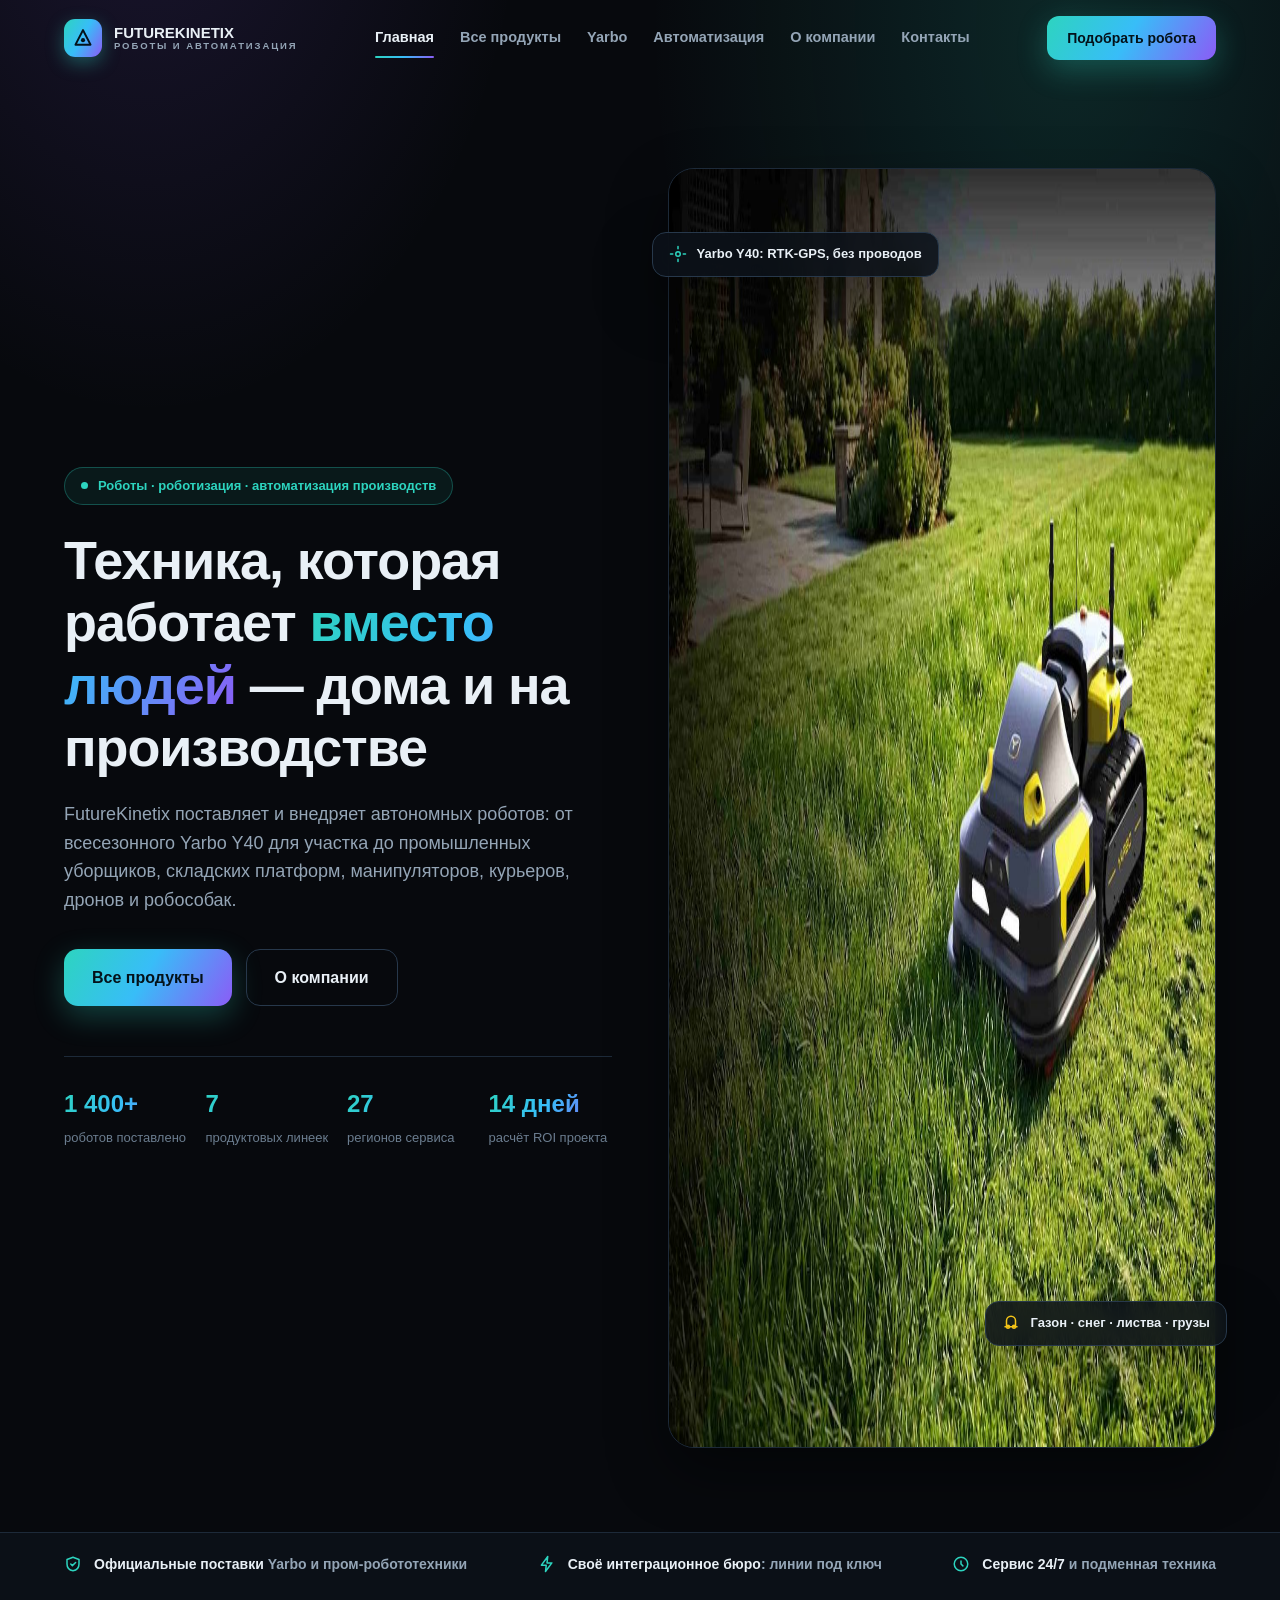
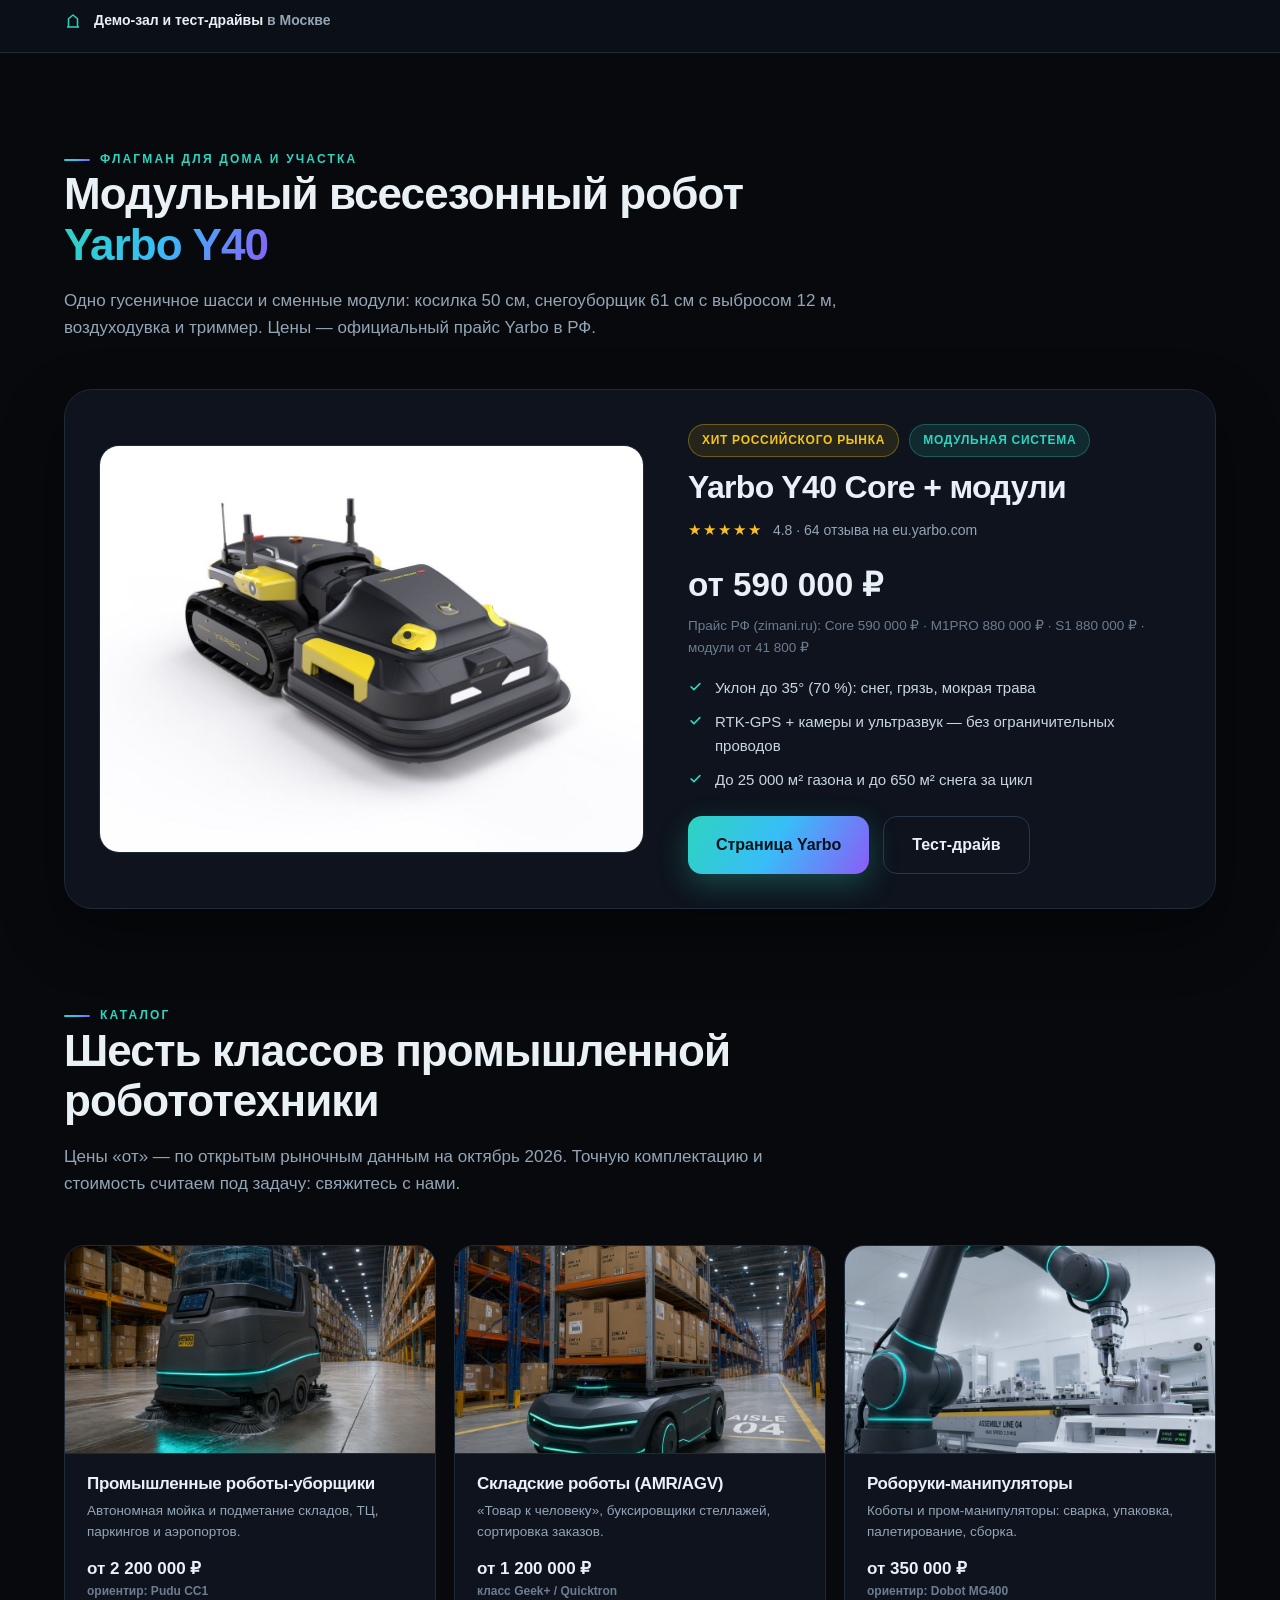
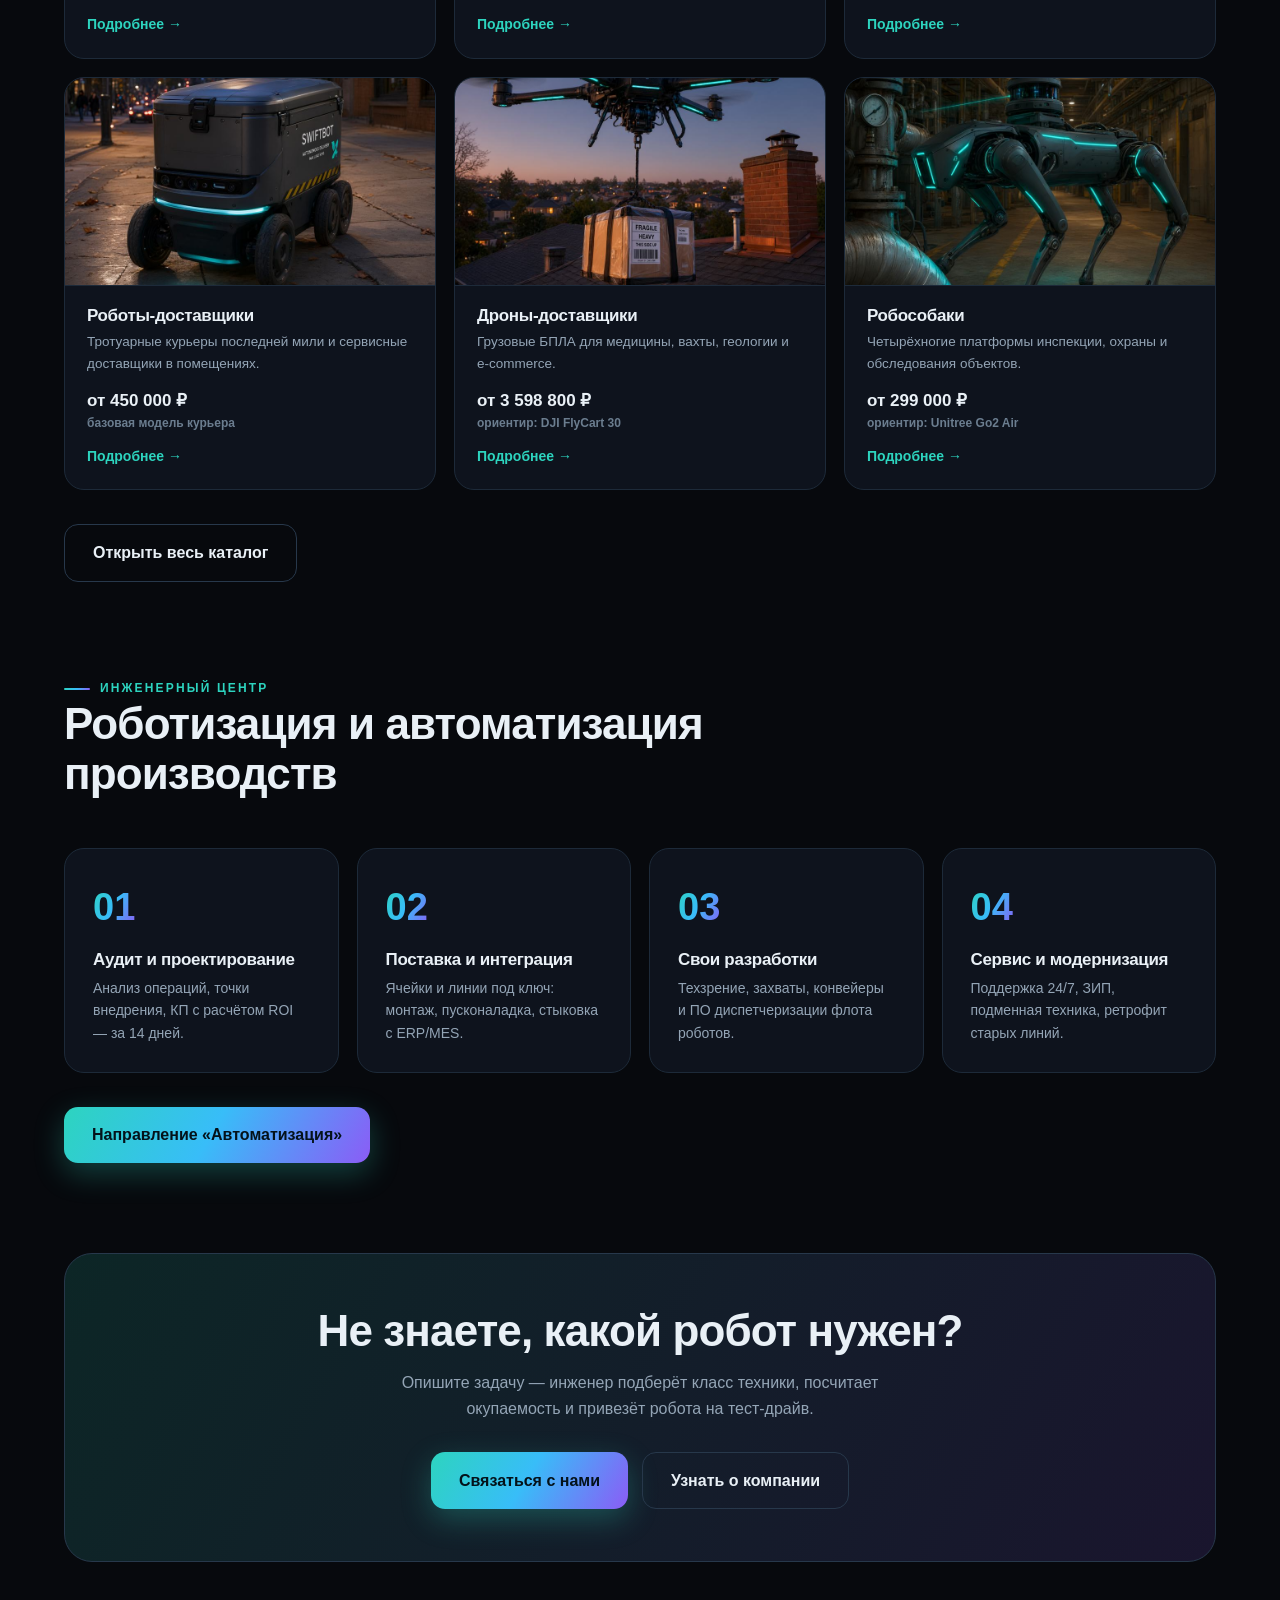
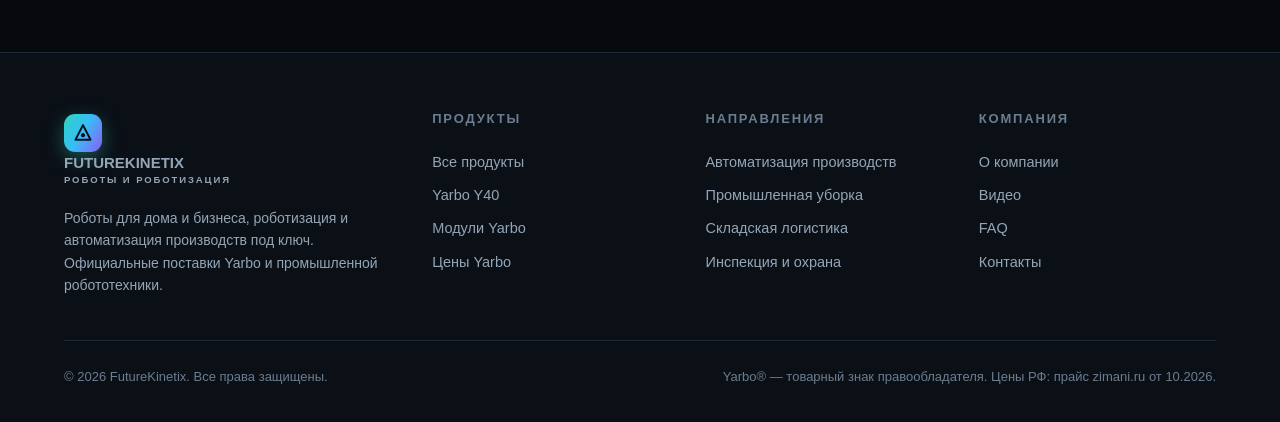
==== index.html @ aca113be "Add files via upload site v1" ====
<!DOCTYPE html><html lang="ru"><head><meta charset="UTF-8">
<meta name="viewport" content="width=device-width, initial-scale=1.0">
<title>FutureKinetix — роботы, роботизация и автоматизация производств</title><meta name="description" content="FutureKinetix: поставка и внедрение роботов — Yarbo, промышленные уборщики, складские AMR, манипуляторы, курьеры, дроны, робособаки.">
<style>
:root{--bg:#07090d;--bg2:#0b1017;--card:rgba(17,24,35,.72);--line:#1d2a39;--line2:#27384b;--text:#e9f0f6;--muted:#94a5b6;--dim:#6b7d8f;--teal:#2dd4bf;--cyan:#38bdf8;--violet:#8b5cf6;--yarbo:#f5c518;--grad:linear-gradient(120deg,#2dd4bf 0%,#38bdf8 48%,#8b5cf6 100%);--shadow:0 24px 60px rgba(0,0,0,.45)}
*{margin:0;padding:0;box-sizing:border-box}
html{scroll-behavior:smooth;scroll-padding-top:92px}
body{background:var(--bg);color:var(--text);font-family:"Inter","SF Pro Text",-apple-system,BlinkMacSystemFont,"Segoe UI",Roboto,"Helvetica Neue",Arial,sans-serif;font-size:16px;line-height:1.6;-webkit-font-smoothing:antialiased;overflow-x:hidden}
img{max-width:100%;display:block}a{color:inherit;text-decoration:none}ul{list-style:none}
.wrap{max-width:1200px;margin:0 auto;padding:0 24px}
h1,h2,h3,h4{line-height:1.15;letter-spacing:-.02em;font-weight:800}
h2{font-size:clamp(28px,4vw,44px)}h3{font-size:20px}
.grad-text{background:var(--grad);-webkit-background-clip:text;background-clip:text;color:transparent}
.eyebrow{display:inline-flex;align-items:center;gap:10px;font-size:12px;font-weight:700;letter-spacing:.18em;text-transform:uppercase;color:var(--teal)}
.eyebrow::before{content:"";width:26px;height:2px;background:var(--grad);border-radius:2px}
.section{padding:90px 0}.section-head{max-width:780px;margin-bottom:48px}
.section-head p{color:var(--muted);margin-top:16px;font-size:17px}
.btn{display:inline-flex;align-items:center;justify-content:center;gap:10px;border:none;cursor:pointer;font:inherit;font-weight:700;border-radius:14px;padding:15px 28px;transition:.25s;white-space:nowrap}
.btn-primary{background:var(--grad);color:#04121a;box-shadow:0 10px 30px rgba(45,212,191,.28)}
.btn-primary:hover{transform:translateY(-2px);box-shadow:0 16px 40px rgba(56,189,248,.35)}
.btn-ghost{background:transparent;color:var(--text);border:1px solid var(--line2)}
.btn-ghost:hover{border-color:var(--teal);color:var(--teal)}
.btn-sm{padding:11px 20px;font-size:14px;border-radius:12px}.btn-wide{width:100%}
header{position:fixed;inset:0 0 auto 0;z-index:100;transition:.3s;border-bottom:1px solid transparent}
header.scrolled{background:rgba(7,9,13,.85);backdrop-filter:blur(16px);border-bottom-color:var(--line)}
.nav{display:flex;align-items:center;justify-content:space-between;height:76px;gap:24px}
.logo{display:flex;align-items:center;gap:12px;font-weight:800}
.logo-mark{width:38px;height:38px;border-radius:11px;background:var(--grad);display:grid;place-items:center;flex:none;box-shadow:0 6px 18px rgba(45,212,191,.35)}
.logo-name{font-size:15px;line-height:1.1}.logo-name small{display:block;font-size:9.5px;font-weight:600;letter-spacing:.2em;color:var(--muted)}
.nav-links{display:flex;gap:26px;font-size:14.5px;font-weight:600;color:var(--muted)}
.nav-links a:hover{color:var(--text)}
.nav-links a.active{color:var(--text);position:relative}
.nav-links a.active::after{content:"";position:absolute;left:0;right:0;bottom:-8px;height:2px;background:var(--grad);border-radius:2px}
.nav-cta{display:flex;align-items:center;gap:12px}
.burger{display:none;background:none;border:none;cursor:pointer;width:40px;height:40px;flex-direction:column;gap:5px;align-items:center;justify-content:center}
.burger span{width:22px;height:2px;background:var(--text);border-radius:2px}
.mobile-menu{display:none;position:fixed;inset:76px 0 auto 0;background:rgba(7,9,13,.97);backdrop-filter:blur(20px);border-bottom:1px solid var(--line);padding:16px 24px 28px;z-index:99}
.mobile-menu a{display:block;padding:13px 4px;font-weight:600;color:var(--muted);border-bottom:1px solid var(--line)}
.mobile-menu a.active{color:var(--teal)}
.mobile-menu.open{display:block}
.hero{position:relative;padding:168px 0 84px;overflow:hidden}
.hero::before{content:"";position:absolute;inset:-20% -10% auto -10%;height:120%;background:radial-gradient(42% 55% at 78% 18%,rgba(45,212,191,.15),transparent 65%),radial-gradient(38% 48% at 18% 8%,rgba(139,92,246,.15),transparent 65%);pointer-events:none}
.hero-grid{display:grid;grid-template-columns:1fr 1fr;gap:56px;align-items:center;position:relative}
.hero-badge{display:inline-flex;align-items:center;gap:10px;background:rgba(45,212,191,.08);border:1px solid rgba(45,212,191,.3);color:var(--teal);border-radius:999px;padding:8px 16px;font-size:13px;font-weight:700;margin-bottom:24px}
.hero-badge .dot{width:7px;height:7px;border-radius:50%;background:var(--teal);animation:pulse 2.2s infinite}
@keyframes pulse{70%{box-shadow:0 0 0 9px rgba(45,212,191,0)}100%{box-shadow:0 0 0 0 rgba(45,212,191,0)}}
h1{font-size:clamp(34px,4.6vw,54px)}
.hero-sub{color:var(--muted);font-size:18px;margin:22px 0 34px;max-width:540px}
.hero-actions{display:flex;gap:14px;flex-wrap:wrap}
.hero-stats{display:grid;grid-template-columns:repeat(4,1fr);gap:18px;margin-top:50px;border-top:1px solid var(--line);padding-top:28px}
.stat b{display:block;font-size:24px;font-weight:800}.stat span{font-size:13px;color:var(--dim)}
.hero-visual{position:relative}
.hero-visual .glow{position:absolute;inset:10%;background:radial-gradient(50% 50% at 50% 55%,rgba(45,212,191,.2),transparent 70%);filter:blur(30px)}
.hero-visual img{position:relative;border-radius:26px;box-shadow:var(--shadow);border:1px solid var(--line)}
.hero-float{position:absolute;background:rgba(12,18,26,.88);backdrop-filter:blur(10px);border:1px solid var(--line2);border-radius:14px;padding:11px 16px;font-size:13px;font-weight:600;display:flex;align-items:center;gap:10px;box-shadow:var(--shadow)}
.hf-1{top:5%;left:-3%}.hf-2{bottom:8%;right:-2%}
.pagehead{padding:168px 0 56px;position:relative;overflow:hidden}
.pagehead::before{content:"";position:absolute;inset:-30% -10% auto -10%;height:130%;background:radial-gradient(40% 60% at 70% 20%,rgba(45,212,191,.12),transparent 65%),radial-gradient(36% 50% at 20% 10%,rgba(139,92,246,.12),transparent 65%);pointer-events:none}
.pagehead .wrap{position:relative}
.pagehead p{color:var(--muted);font-size:17px;margin-top:18px;max-width:760px}
.strip{border-block:1px solid var(--line);background:var(--bg2)}
.strip .wrap{display:flex;gap:34px;flex-wrap:wrap;justify-content:space-between;padding:20px 24px}
.ds{display:flex;align-items:center;gap:12px;font-size:14px;font-weight:600;color:var(--muted)}.ds b{color:var(--text)}
.band{display:grid;grid-template-columns:1.05fr .95fr;gap:44px;align-items:center;background:var(--card);border:1px solid var(--line);border-radius:28px;padding:34px;box-shadow:var(--shadow)}
.band img{border-radius:20px;border:1px solid var(--line);width:100%;aspect-ratio:4/3;object-fit:cover}
.band .tags{display:flex;gap:10px;flex-wrap:wrap;margin-bottom:12px}
.tag{font-size:12px;font-weight:700;letter-spacing:.06em;text-transform:uppercase;border-radius:999px;padding:6px 13px}
.tag-teal{background:rgba(45,212,191,.12);color:var(--teal);border:1px solid rgba(45,212,191,.3)}
.tag-yellow{background:rgba(245,197,24,.1);color:var(--yarbo);border:1px solid rgba(245,197,24,.35)}
.band h3{font-size:clamp(24px,2.6vw,32px)}
.price-line{font-size:clamp(26px,2.6vw,34px);font-weight:800;margin:14px 0 4px}
.price-sub{color:var(--dim);font-size:13.5px}
.feat-list{margin:18px 0 24px;display:grid;gap:10px}
.feat-list li{display:flex;gap:12px;align-items:flex-start;font-size:15px;color:#c9d6e2}
.feat-list svg{flex:none;margin-top:3px}
.mini-grid{display:grid;grid-template-columns:repeat(3,1fr);gap:18px}
.mini-card{background:var(--card);border:1px solid var(--line);border-radius:20px;overflow:hidden;display:flex;flex-direction:column;transition:.25s}
.mini-card:hover{transform:translateY(-4px);border-color:rgba(45,212,191,.4)}
.mini-card .ph{aspect-ratio:16/9;overflow:hidden;border-bottom:1px solid var(--line)}
.mini-card .ph img{width:100%;height:100%;object-fit:cover;transition:transform .5s}
.mini-card:hover .ph img{transform:scale(1.06)}
.mini-body{padding:20px 22px 22px;display:flex;flex-direction:column;flex:1}
.mini-body h4{font-size:17px;margin-bottom:6px}
.mini-body p{font-size:13.5px;color:var(--muted);flex:1}
.mini-price{margin-top:12px;font-weight:800;font-size:17px}
.mini-price span{display:block;font-size:12px;color:var(--dim);font-weight:600}
.mini-body a{margin-top:12px;color:var(--teal);font-weight:700;font-size:14px}
.cat-grid{display:grid;grid-template-columns:repeat(3,1fr);gap:20px}
.cat-card{background:var(--card);border:1px solid var(--line);border-radius:22px;overflow:hidden;display:flex;flex-direction:column;transition:.25s;scroll-margin-top:100px}
.cat-card:hover{transform:translateY(-5px);border-color:rgba(45,212,191,.4)}
.cat-card .ph{aspect-ratio:16/10;overflow:hidden;border-bottom:1px solid var(--line)}
.cat-card .ph img{width:100%;height:100%;object-fit:cover;transition:transform .5s}
.cat-card:hover .ph img{transform:scale(1.06)}
.cat-body{padding:24px 26px 26px;display:flex;flex-direction:column;flex:1}
.cat-body h4{font-size:19px;margin-bottom:8px}
.cat-body>p{font-size:14px;color:var(--muted);margin-bottom:14px}
.cat-feats{display:grid;gap:8px;margin-bottom:16px}
.cat-feats li{display:flex;gap:10px;font-size:13.5px;color:#c9d6e2;align-items:flex-start}
.cat-feats svg{flex:none;margin-top:3px}
.cat-price{font-size:20px;font-weight:800;margin-top:auto}
.cat-price span{display:block;font-size:12px;color:var(--dim);font-weight:600}
.cat-body .btn{margin-top:16px}
.note-box{margin-top:26px;border:1px dashed var(--line2);border-radius:18px;padding:22px 26px;color:var(--muted);font-size:14.5px;display:flex;gap:18px;align-items:center;flex-wrap:wrap;justify-content:space-between}
.auto-grid{display:grid;grid-template-columns:repeat(4,1fr);gap:18px}
.auto-card{background:var(--card);border:1px solid var(--line);border-radius:20px;padding:28px}
.auto-num{font-size:38px;font-weight:800;background:var(--grad);-webkit-background-clip:text;background-clip:text;color:transparent}
.auto-card h4{margin:12px 0 8px;font-size:17px}.auto-card p{font-size:14px;color:var(--muted)}
.chips{display:flex;gap:12px;flex-wrap:wrap}
.chip{border:1px solid var(--line2);border-radius:999px;padding:10px 20px;font-size:14px;font-weight:600;color:var(--muted)}
.steps5{display:grid;grid-template-columns:repeat(5,1fr);gap:16px}
.step{background:var(--card);border:1px solid var(--line);border-radius:18px;padding:24px}
.step .num{font-size:34px;font-weight:800;background:var(--grad);-webkit-background-clip:text;background-clip:text;color:transparent}
.step h4{margin:10px 0 6px;font-size:16px}.step p{font-size:13.5px;color:var(--muted)}
.img-duo{display:grid;grid-template-columns:1fr 1fr;gap:18px}
.img-duo figure{border-radius:22px;overflow:hidden;border:1px solid var(--line);position:relative}
.img-duo img{width:100%;height:340px;object-fit:cover}
.img-duo figcaption{position:absolute;left:0;right:0;bottom:0;padding:16px 20px;font-size:14px;font-weight:600;background:linear-gradient(to top,rgba(0,0,0,.85),transparent)}
.gallery .main{border-radius:20px;overflow:hidden;border:1px solid var(--line);aspect-ratio:4/3;background:#0a0f15}
.gallery .main img{width:100%;height:100%;object-fit:cover;transition:opacity .35s}
.thumbs{display:flex;gap:12px;margin-top:14px}
.thumbs button{flex:1;border-radius:14px;overflow:hidden;border:2px solid transparent;cursor:pointer;padding:0;background:none;opacity:.6;transition:.25s}
.thumbs button img{aspect-ratio:4/3;object-fit:cover;width:100%}
.thumbs button.active{border-color:var(--teal);opacity:1}.thumbs button:hover{opacity:1}
.product-card{background:var(--card);border:1px solid var(--line);border-radius:28px;padding:34px;display:grid;grid-template-columns:1.05fr .95fr;gap:40px;box-shadow:var(--shadow)}
.rating{display:flex;align-items:center;gap:10px;margin:12px 0 16px;color:var(--muted);font-size:14px}
.stars{color:#fbbf24;letter-spacing:2px;font-size:15px}
.price{font-size:clamp(30px,3.2vw,40px);font-weight:800;letter-spacing:-.03em}
.installment{color:var(--teal);font-size:15px;font-weight:600;margin-top:4px}
.cfg-switch{display:flex;gap:10px;flex-wrap:wrap;margin:6px 0 20px}
.cfg-switch button{font:inherit;font-size:13.5px;font-weight:700;padding:10px 16px;border-radius:12px;border:1px solid var(--line2);background:transparent;color:var(--muted);cursor:pointer;transition:.2s}
.cfg-switch button.active{background:rgba(45,212,191,.1);border-color:var(--teal);color:var(--teal)}
.trust{display:flex;gap:22px;flex-wrap:wrap;margin-top:22px;color:var(--dim);font-size:13px}
.trust div{display:flex;align-items:center;gap:8px}
.box-strip{display:grid;grid-template-columns:.9fr 1.1fr;gap:40px;align-items:center;margin-top:26px;background:var(--card);border:1px solid var(--line);border-radius:24px;overflow:hidden}
.box-strip img{width:100%;height:100%;object-fit:cover}
.box-list{padding:30px 34px 30px 0}.box-list h3{margin-bottom:16px}
.box-list ul{display:grid;grid-template-columns:1fr 1fr;gap:10px}
.box-list li{display:flex;gap:10px;font-size:14.5px;color:#c9d6e2;align-items:flex-start}
.box-list svg{flex:none;margin-top:4px}
.mod-banner{border-radius:24px;overflow:hidden;border:1px solid var(--line);margin-bottom:26px;box-shadow:var(--shadow)}
.mod-banner img{width:100%;height:440px;object-fit:cover;object-position:center 62%}
.mod-cards{display:grid;grid-template-columns:repeat(4,1fr);gap:18px}
.mod-card{background:var(--card);border:1px solid var(--line);border-radius:20px;overflow:hidden;transition:.25s;display:flex;flex-direction:column}
.mod-card:hover{transform:translateY(-4px);border-color:var(--line2)}
.mod-card .ph{aspect-ratio:4/3;overflow:hidden;border-bottom:1px solid var(--line)}
.mod-card .ph img{width:100%;height:100%;object-fit:cover;transition:transform .5s}
.mod-card:hover .ph img{transform:scale(1.06)}
.mod-body{padding:20px 22px 24px;display:flex;flex-direction:column;flex:1}
.mod-card .code{font-size:11px;font-weight:700;letter-spacing:.14em;color:var(--dim);text-transform:uppercase}
.mod-card h4{font-size:17px;margin:8px 0 6px}.mod-card p{font-size:13.5px;color:var(--muted);flex:1}
.mod-price{margin-top:14px;font-weight:800;font-size:18px}
.mod-price span{font-size:12px;color:var(--dim);font-weight:600;display:block}
.pricelist{margin-top:22px;background:var(--card);border:1px solid var(--line);border-radius:18px;padding:20px 26px;display:flex;gap:26px;flex-wrap:wrap;align-items:center;font-size:14px;color:var(--muted)}
.pricelist b{color:var(--text)}.pricelist .pl-title{font-weight:800;color:var(--teal);letter-spacing:.1em;text-transform:uppercase;font-size:12px}
.sce-grid{display:grid;grid-template-columns:repeat(4,1fr);gap:18px}
.sce{border-radius:22px;overflow:hidden;position:relative;min-height:340px;border:1px solid var(--line);display:flex;flex-direction:column;justify-content:flex-end;padding:24px;isolation:isolate}
.sce img{position:absolute;inset:0;width:100%;height:100%;object-fit:cover;z-index:-2;transition:transform .5s}
.sce:hover img{transform:scale(1.05)}
.sce::after{content:"";position:absolute;inset:0;z-index:-1;background:linear-gradient(to top,rgba(5,8,12,.92) 8%,rgba(5,8,12,.35) 55%,rgba(5,8,12,.05))}
.sce .season{font-size:12px;font-weight:800;letter-spacing:.16em;text-transform:uppercase;color:var(--yarbo);margin-bottom:8px}
.sce h4{font-size:19px;margin-bottom:8px}.sce p{font-size:13.5px;color:#b9c7d4}
.video-grid{display:grid;grid-template-columns:repeat(3,1fr);gap:18px}
.video-card{position:relative;border-radius:20px;overflow:hidden;border:1px solid var(--line);aspect-ratio:16/9;background:#000;cursor:pointer}
.video-card img{width:100%;height:100%;object-fit:cover;opacity:.85;transition:.3s}
.video-card:hover img{opacity:1;transform:scale(1.03)}
.video-card .play{position:absolute;inset:0;display:grid;place-items:center}
.video-card .play span{width:64px;height:64px;border-radius:50%;background:rgba(7,10,15,.75);border:1px solid rgba(255,255,255,.25);display:grid;place-items:center;backdrop-filter:blur(6px);transition:.25s}
.video-card:hover .play span{transform:scale(1.08);background:rgba(45,212,191,.85)}
.video-card .cap{position:absolute;left:0;right:0;bottom:0;padding:14px 16px;font-size:13.5px;font-weight:600;background:linear-gradient(to top,rgba(0,0,0,.85),transparent)}
.video-card iframe{position:absolute;inset:0;width:100%;height:100%;border:none}
.specs-box{background:var(--card);border:1px solid var(--line);border-radius:24px;overflow:hidden}
.spec-tabs{display:flex;gap:6px;padding:14px;border-bottom:1px solid var(--line);flex-wrap:wrap;background:rgba(9,13,19,.6)}
.spec-tabs button{font:inherit;font-size:14px;font-weight:700;color:var(--muted);background:transparent;border:none;border-radius:11px;padding:11px 18px;cursor:pointer;transition:.2s}
.spec-tabs button.active{background:var(--grad);color:#04121a}
.spec-table{padding:10px 30px 26px}
.spec-row{display:grid;grid-template-columns:1fr 1.15fr;gap:24px;padding:15px 0;border-bottom:1px dashed var(--line);font-size:15px}
.spec-row:last-child{border-bottom:none}
.spec-row dt{color:var(--muted)}.spec-row dd{font-weight:600}
.cfg-grid{display:grid;grid-template-columns:repeat(4,1fr);gap:18px;align-items:stretch}
.cfg-card{background:var(--card);border:1px solid var(--line);border-radius:24px;padding:28px;display:flex;flex-direction:column;position:relative;transition:.25s}
.cfg-card:hover{transform:translateY(-5px)}
.cfg-card.hit{border-color:rgba(245,197,24,.5);box-shadow:0 0 0 1px rgba(245,197,24,.3),0 26px 60px rgba(245,197,24,.08)}
.hit-badge{position:absolute;top:-14px;left:50%;transform:translateX(-50%);background:var(--yarbo);color:#171204;font-size:11px;font-weight:800;letter-spacing:.1em;text-transform:uppercase;border-radius:999px;padding:6px 16px;white-space:nowrap}
.cfg-name{font-size:12px;font-weight:800;letter-spacing:.16em;text-transform:uppercase;color:var(--teal)}
.cfg-card h3{font-size:20px;margin:10px 0 4px}
.cfg-desc{color:var(--muted);font-size:13.5px;margin-bottom:16px}
.cfg-price{font-size:27px;font-weight:800;letter-spacing:-.03em}
.cfg-save{font-size:12.5px;color:var(--teal);font-weight:700;margin:6px 0 16px}
.cfg-list{display:grid;gap:9px;margin-bottom:24px}
.cfg-list li{display:flex;gap:10px;font-size:13.5px;color:#c9d6e2;align-items:flex-start}
.cfg-list svg{flex:none;margin-top:3px}
.cfg-card .btn{margin-top:auto}
.faq{max-width:820px;margin:0 auto}
.faq details{background:var(--card);border:1px solid var(--line);border-radius:16px;margin-bottom:12px;overflow:hidden}
.faq summary{cursor:pointer;padding:22px 26px;font-weight:700;font-size:16.5px;list-style:none;display:flex;justify-content:space-between;align-items:center;gap:18px}
.faq summary::-webkit-details-marker{display:none}
.faq summary::after{content:"+";font-size:24px;color:var(--teal);transition:.25s;flex:none}
.faq details[open] summary::after{transform:rotate(45deg)}
.faq .a{padding:0 26px 24px;color:var(--muted);font-size:15px}
.contact-grid{display:grid;grid-template-columns:1fr 1fr;gap:44px;align-items:start}
.form{background:var(--card);border:1px solid var(--line);border-radius:24px;padding:34px;display:grid;gap:16px}
.form label{font-size:13px;font-weight:700;color:var(--muted);display:block;margin-bottom:7px}
.form input,.form select,.form textarea{width:100%;font:inherit;color:var(--text);background:rgba(7,10,15,.7);border:1px solid var(--line2);border-radius:13px;padding:14px 16px;outline:none;transition:.2s}
.form input:focus,.form select:focus,.form textarea:focus{border-color:var(--teal);box-shadow:0 0 0 3px rgba(45,212,191,.15)}
.form textarea{resize:vertical;min-height:96px}
.form-ok{display:none;background:rgba(45,212,191,.1);border:1px solid rgba(45,212,191,.4);color:var(--teal);border-radius:13px;padding:14px 18px;font-weight:600;font-size:14.5px}
.contact-info{display:grid;gap:16px}
.ci-card{background:var(--card);border:1px solid var(--line);border-radius:18px;padding:24px;display:flex;gap:16px;align-items:flex-start}
.ci-ico{width:46px;height:46px;flex:none;border-radius:13px;background:rgba(56,189,248,.1);border:1px solid rgba(56,189,248,.25);display:grid;place-items:center}
.ci-card b{display:block;margin-bottom:4px}.ci-card span{color:var(--muted);font-size:14.5px}
.cta-band{background:linear-gradient(120deg,rgba(45,212,191,.14),rgba(139,92,246,.14));border:1px solid var(--line2);border-radius:28px;padding:52px;text-align:center}
.cta-band h2{margin-bottom:14px}.cta-band p{color:var(--muted);max-width:560px;margin:0 auto 30px}
.comp-stats{display:grid;grid-template-columns:repeat(4,1fr);gap:16px}
.comp-stat{background:var(--card);border:1px solid var(--line);border-radius:18px;padding:22px}
.comp-stat b{font-size:30px;font-weight:800;display:block}.comp-stat span{color:var(--muted);font-size:13px}
.dir-list{display:grid;grid-template-columns:1fr 1fr;gap:12px}
.dir-list a{background:var(--card);border:1px solid var(--line);border-radius:14px;padding:16px 20px;font-weight:600;font-size:14.5px;color:var(--muted);display:flex;justify-content:space-between;gap:12px;transition:.2s}
.dir-list a:hover{color:var(--teal);border-color:rgba(45,212,191,.4)}
footer{border-top:1px solid var(--line);padding:56px 0 34px;background:var(--bg2)}
.f-grid{display:grid;grid-template-columns:1.4fr 1fr 1fr 1fr;gap:36px;margin-bottom:44px}
.f-col h5{font-size:13px;letter-spacing:.14em;text-transform:uppercase;color:var(--dim);margin-bottom:16px}
.f-col a{display:block;color:var(--muted);font-size:14.5px;padding:5px 0;transition:.2s}
.f-col a:hover{color:var(--teal)}
.f-about{color:var(--muted);font-size:14px;margin-top:16px;max-width:320px}
.f-bottom{border-top:1px solid var(--line);padding-top:26px;display:flex;justify-content:space-between;gap:16px;flex-wrap:wrap;color:var(--dim);font-size:13px}
.js .rv{opacity:0;transform:translateY(22px);transition:opacity .7s ease,transform .7s ease}
.js .rv.in{opacity:1;transform:none}
@media(max-width:1020px){
.nav-links{display:none}.burger{display:flex}.nav-cta .btn{display:none}
.hero-grid,.band,.box-strip,.contact-grid,.img-duo{grid-template-columns:1fr}
.box-list{padding:0 26px 28px}
.sce-grid{grid-template-columns:1fr 1fr}
.mini-grid,.cat-grid,.cfg-grid,.video-grid,.auto-grid,.steps5{grid-template-columns:1fr 1fr}
.mod-cards{grid-template-columns:1fr 1fr}
.hero-stats,.comp-stats{grid-template-columns:repeat(2,1fr)}
.hf-1{left:2%}.hf-2{right:2%}
}
@media(max-width:640px){
.section{padding:60px 0}
.sce-grid,.mini-grid,.cat-grid,.cfg-grid,.mod-cards,.video-grid,.f-grid,.box-list ul,.auto-grid,.steps5,.dir-list{grid-template-columns:1fr}
.hero{padding-top:130px}.pagehead{padding-top:130px}
.spec-row{grid-template-columns:1fr;gap:4px}
.product-card{padding:22px}.mod-banner img{height:240px}.cta-band{padding:34px 22px}
}
</style></head><body>
<header id="header">
<div class="wrap nav">
<a class="logo" href="index.html"><span class="logo-mark"><svg width="20" height="20" viewBox="0 0 24 24" fill="none"><path d="M12 2.5 21 20H3L12 2.5Z" stroke="#04121a" stroke-width="2.4" stroke-linejoin="round"/><circle cx="12" cy="14.6" r="2.5" fill="#04121a"/></svg></span><span class="logo-name">FUTUREKINETIX<small>РОБОТЫ И АВТОМАТИЗАЦИЯ</small></span></a>
<nav class="nav-links"><a href="index.html" class="active">Главная</a><a href="products.html" class="">Все продукты</a><a href="yarbo.html" class="">Yarbo</a><a href="automation.html" class="">Автоматизация</a><a href="company.html" class="">О компании</a><a href="contacts.html" class="">Контакты</a></nav>
<div class="nav-cta"><a class="btn btn-primary btn-sm" href="contacts.html?topic=%D0%94%D1%80%D1%83%D0%B3%D0%BE%D0%B9%20%D0%B7%D0%B0%D0%BF%D1%80%D0%BE%D1%81">Подобрать робота</a><button class="burger" id="burger" aria-label="Меню"><span></span><span></span><span></span></button></div>
</div></header>
<div class="mobile-menu" id="mobileMenu"><a href="index.html" class="active">Главная</a><a href="products.html" class="">Все продукты</a><a href="yarbo.html" class="">Yarbo</a><a href="automation.html" class="">Автоматизация</a><a href="company.html" class="">О компании</a><a href="contacts.html" class="">Контакты</a><a href="contacts.html?topic=%D0%94%D1%80%D1%83%D0%B3%D0%BE%D0%B9%20%D0%B7%D0%B0%D0%BF%D1%80%D0%BE%D1%81">Подобрать робота</a></div>

<section class="hero" id="top"><div class="wrap hero-grid">
<div>
<span class="hero-badge"><span class="dot"></span> Роботы · роботизация · автоматизация производств</span>
<h1>Техника, которая работает <span class="grad-text">вместо людей</span> — дома и на производстве</h1>
<p class="hero-sub">FutureKinetix поставляет и внедряет автономных роботов: от всесезонного Yarbo Y40 для участка до промышленных уборщиков, складских платформ, манипуляторов, курьеров, дронов и робособак.</p>
<div class="hero-actions"><a class="btn btn-primary" href="products.html">Все продукты</a><a class="btn btn-ghost" href="company.html">О компании</a></div>
<div class="hero-stats">
<div class="stat"><b class="grad-text">1 400+</b><span>роботов поставлено</span></div>
<div class="stat"><b class="grad-text">7</b><span>продуктовых линеек</span></div>
<div class="stat"><b class="grad-text">27</b><span>регионов сервиса</span></div>
<div class="stat"><b class="grad-text">14 дней</b><span>расчёт ROI проекта</span></div>
</div></div>
<div class="hero-visual"><div class="glow"></div>
<img src="[data-uri]" alt="Всесезонный модульный робот Yarbo Y40 стрижёт газон" width="1280" height="1280">
<div class="hero-float hf-1"><svg width="18" height="18" viewBox="0 0 24 24" fill="none"><circle cx="12" cy="12" r="3" stroke="#2dd4bf" stroke-width="2"/><path d="M12 2v3M12 19v3M2 12h3M19 12h3" stroke="#2dd4bf" stroke-width="2" stroke-linecap="round"/></svg>Yarbo Y40: RTK-GPS, без проводов</div>
<div class="hero-float hf-2"><svg width="18" height="18" viewBox="0 0 24 24" fill="none"><path d="M4 17h16M6 17V9a6 6 0 0 1 12 0v8" stroke="#f5c518" stroke-width="2" stroke-linecap="round"/><circle cx="8" cy="17" r="2" stroke="#f5c518" stroke-width="2"/><circle cx="16" cy="17" r="2" stroke="#f5c518" stroke-width="2"/></svg>Газон · снег · листва · грузы</div>
</div></div></section>

<div class="strip"><div class="wrap">
<div class="ds"><svg width="18" height="18" viewBox="0 0 24 24" fill="none"><path d="M12 3 4 6v6c0 5 3.4 8.3 8 9 4.6-.7 8-4 8-9V6l-8-3Z" stroke="#2dd4bf" stroke-width="2" stroke-linejoin="round"/><path d="m9 12 2.2 2.2L15.5 10" stroke="#2dd4bf" stroke-width="2" stroke-linecap="round" stroke-linejoin="round"/></svg><span><b>Официальные поставки</b> Yarbo и пром-робототехники</span></div>
<div class="ds"><svg width="18" height="18" viewBox="0 0 24 24" fill="none"><path d="M13 2 4.5 13.5H11L10 22l8.5-11.5H12L13 2Z" stroke="#2dd4bf" stroke-width="2" stroke-linejoin="round"/></svg><span><b>Своё интеграционное бюро</b>: линии под ключ</span></div>
<div class="ds"><svg width="18" height="18" viewBox="0 0 24 24" fill="none"><path d="M12 8v4l2.5 2.5" stroke="#2dd4bf" stroke-width="2" stroke-linecap="round"/><circle cx="12" cy="12" r="9" stroke="#2dd4bf" stroke-width="2"/></svg><span><b>Сервис 24/7</b> и подменная техника</span></div>
<div class="ds"><svg width="18" height="18" viewBox="0 0 24 24" fill="none"><path d="M4 20h16M6 20V9l6-5 6 5v11" stroke="#2dd4bf" stroke-width="2" stroke-linejoin="round"/></svg><span><b>Демо-зал и тест-драйвы</b> в Москве</span></div>
</div></div>

<section class="section"><div class="wrap">
<div class="section-head rv"><span class="eyebrow">Флагман для дома и участка</span>
<h2>Модульный всесезонный робот <span class="grad-text">Yarbo Y40</span></h2>
<p>Одно гусеничное шасси и сменные модули: косилка 50 см, снегоуборщик 61 см с выбросом 12 м, воздуходувка и триммер. Цены — официальный прайс Yarbo в РФ.</p></div>
<div class="band rv">
<img src="[data-uri]" alt="Yarbo Y40 с модулем газонокосилки — студийное фото" loading="lazy">
<div>
<div class="tags"><span class="tag tag-yellow">Хит российского рынка</span><span class="tag tag-teal">Модульная система</span></div>
<h3>Yarbo Y40 Core + модули</h3>
<div class="rating"><span class="stars">★★★★★</span> 4.8 · 64 отзыва на eu.yarbo.com</div>
<div class="price-line">от 590 000 ₽</div>
<div class="price-sub">Прайс РФ (zimani.ru): Core 590 000 ₽ · M1PRO 880 000 ₽ · S1 880 000 ₽ · модули от 41 800 ₽</div>
<ul class="feat-list">
<li><svg width="15" height="15" viewBox="0 0 24 24" fill="none"><path d="m5 12.5 4.5 4.5L19 7.5" stroke="#2dd4bf" stroke-width="2.6" stroke-linecap="round" stroke-linejoin="round"/></svg> Уклон до 35° (70 %): снег, грязь, мокрая трава</li>
<li><svg width="15" height="15" viewBox="0 0 24 24" fill="none"><path d="m5 12.5 4.5 4.5L19 7.5" stroke="#2dd4bf" stroke-width="2.6" stroke-linecap="round" stroke-linejoin="round"/></svg> RTK-GPS + камеры и ультразвук — без ограничительных проводов</li>
<li><svg width="15" height="15" viewBox="0 0 24 24" fill="none"><path d="m5 12.5 4.5 4.5L19 7.5" stroke="#2dd4bf" stroke-width="2.6" stroke-linecap="round" stroke-linejoin="round"/></svg> До 25 000 м² газона и до 650 м² снега за цикл</li>
</ul>
<div class="hero-actions"><a class="btn btn-primary" href="yarbo.html">Страница Yarbo</a><a class="btn btn-ghost" href="contacts.html?topic=%D0%A2%D0%B5%D1%81%D1%82-%D0%B4%D1%80%D0%B0%D0%B9%D0%B2%20Yarbo%20%D0%BD%D0%B0%20%D0%BC%D0%BE%D1%91%D0%BC%20%D1%83%D1%87%D0%B0%D1%81%D1%82%D0%BA%D0%B5">Тест-драйв</a></div>
</div></div>
</div></section>

<section class="section" style="padding-top:0"><div class="wrap">
<div class="section-head rv"><span class="eyebrow">Каталог</span><h2>Шесть классов промышленной робототехники</h2>
<p>Цены «от» — по открытым рыночным данным на октябрь 2026. Точную комплектацию и стоимость считаем под задачу: свяжитесь с нами.</p></div>
<div class="mini-grid">
<div class="mini-card rv"><div class="ph"><img src="[data-uri]" alt="Промышленный робот-уборщик моет пол склада" loading="lazy"></div><div class="mini-body"><h4>Промышленные роботы-уборщики</h4><p>Автономная мойка и подметание складов, ТЦ, паркингов и аэропортов.</p><div class="mini-price">от 2 200 000 ₽<span>ориентир: Pudu CC1</span></div><a href="products.html#clean">Подробнее →</a></div></div>
<div class="mini-card rv"><div class="ph"><img src="[data-uri]" alt="Складской AMR-робот везёт стеллаж" loading="lazy"></div><div class="mini-body"><h4>Складские роботы (AMR/AGV)</h4><p>«Товар к человеку», буксировщики стеллажей, сортировка заказов.</p><div class="mini-price">от 1 200 000 ₽<span>класс Geek+ / Quicktron</span></div><a href="products.html#warehouse">Подробнее →</a></div></div>
<div class="mini-card rv"><div class="ph"><img src="[data-uri]" alt="Роборука-манипулятор на производственной линии" loading="lazy"></div><div class="mini-body"><h4>Роборуки-манипуляторы</h4><p>Коботы и пром-манипуляторы: сварка, упаковка, палетирование, сборка.</p><div class="mini-price">от 350 000 ₽<span>ориентир: Dobot MG400</span></div><a href="products.html#arm">Подробнее →</a></div></div>
<div class="mini-card rv"><div class="ph"><img src="[data-uri]" alt="Курьерский робот-доставщик на тротуаре" loading="lazy"></div><div class="mini-body"><h4>Роботы-доставщики</h4><p>Тротуарные курьеры последней мили и сервисные доставщики в помещениях.</p><div class="mini-price">от 450 000 ₽<span>базовая модель курьера</span></div><a href="products.html#delivery">Подробнее →</a></div></div>
<div class="mini-card rv"><div class="ph"><img src="[data-uri]" alt="Грузовой дрон-доставщик несёт короб" loading="lazy"></div><div class="mini-body"><h4>Дроны-доставщики</h4><p>Грузовые БПЛА для медицины, вахты, геологии и e-commerce.</p><div class="mini-price">от 3 598 800 ₽<span>ориентир: DJI FlyCart 30</span></div><a href="products.html#drone">Подробнее →</a></div></div>
<div class="mini-card rv"><div class="ph"><img src="[data-uri]" alt="Робособака инспектирует промышленный коридор" loading="lazy"></div><div class="mini-body"><h4>Робособаки</h4><p>Четырёхногие платформы инспекции, охраны и обследования объектов.</p><div class="mini-price">от 299 000 ₽<span>ориентир: Unitree Go2 Air</span></div><a href="products.html#dog">Подробнее →</a></div></div>
</div>
<div style="margin-top:34px" class="rv"><a class="btn btn-ghost" href="products.html">Открыть весь каталог</a></div>
</div></section>

<section class="section" style="padding-top:0"><div class="wrap">
<div class="section-head rv"><span class="eyebrow">Инженерный центр</span><h2>Роботизация и автоматизация производств</h2></div>
<div class="auto-grid">
<div class="auto-card rv"><span class="auto-num">01</span><h4>Аудит и проектирование</h4><p>Анализ операций, точки внедрения, КП с расчётом ROI — за 14 дней.</p></div>
<div class="auto-card rv"><span class="auto-num">02</span><h4>Поставка и интеграция</h4><p>Ячейки и линии под ключ: монтаж, пусконаладка, стыковка с ERP/MES.</p></div>
<div class="auto-card rv"><span class="auto-num">03</span><h4>Свои разработки</h4><p>Техзрение, захваты, конвейеры и ПО диспетчеризации флота роботов.</p></div>
<div class="auto-card rv"><span class="auto-num">04</span><h4>Сервис и модернизация</h4><p>Поддержка 24/7, ЗИП, подменная техника, ретрофит старых линий.</p></div>
</div>
<div style="margin-top:34px" class="rv"><a class="btn btn-primary" href="automation.html">Направление «Автоматизация»</a></div>
</div></section>

<section class="section" style="padding-top:0"><div class="wrap">
<div class="cta-band rv"><h2>Не знаете, какой робот нужен?</h2>
<p>Опишите задачу — инженер подберёт класс техники, посчитает окупаемость и привезёт робота на тест-драйв.</p>
<div class="hero-actions" style="justify-content:center"><a class="btn btn-primary" href="contacts.html">Связаться с нами</a><a class="btn btn-ghost" href="company.html">Узнать о компании</a></div></div>
</div></section>

<footer><div class="wrap">
<div class="f-grid">
<div class="f-col"><a class="logo" href="index.html"><span class="logo-mark"><svg width="20" height="20" viewBox="0 0 24 24" fill="none"><path d="M12 2.5 21 20H3L12 2.5Z" stroke="#04121a" stroke-width="2.4" stroke-linejoin="round"/><circle cx="12" cy="14.6" r="2.5" fill="#04121a"/></svg></span><span class="logo-name">FUTUREKINETIX<small>РОБОТЫ И РОБОТИЗАЦИЯ</small></span></a><p class="f-about">Роботы для дома и бизнеса, роботизация и автоматизация производств под ключ. Официальные поставки Yarbo и промышленной робототехники.</p></div>
<div class="f-col"><h5>Продукты</h5><a href="products.html">Все продукты</a><a href="yarbo.html">Yarbo Y40</a><a href="yarbo.html#modules">Модули Yarbo</a><a href="yarbo.html#configs">Цены Yarbo</a></div>
<div class="f-col"><h5>Направления</h5><a href="automation.html">Автоматизация производств</a><a href="products.html#clean">Промышленная уборка</a><a href="products.html#warehouse">Складская логистика</a><a href="products.html#dog">Инспекция и охрана</a></div>
<div class="f-col"><h5>Компания</h5><a href="company.html">О компании</a><a href="yarbo.html#video">Видео</a><a href="yarbo.html#faq">FAQ</a><a href="contacts.html">Контакты</a></div>
</div>
<div class="f-bottom"><span>© <span id="year">2026</span> FutureKinetix. Все права защищены.</span><span>Yarbo® — товарный знак правообладателя. Цены РФ: прайс zimani.ru от 10.2026.</span></div>
</div></footer>
<script>
document.documentElement.classList.add('js');
const header=document.getElementById('header');
addEventListener('scroll',()=>header.classList.toggle('scrolled',scrollY>10),{passive:true});
const mm=document.getElementById('mobileMenu');
document.getElementById('burger').addEventListener('click',()=>mm.classList.toggle('open'));
mm.querySelectorAll('a').forEach(a=>a.addEventListener('click',()=>mm.classList.remove('open')));
const io=new IntersectionObserver(es=>es.forEach(en=>{if(en.isIntersecting){en.target.classList.add('in');io.unobserve(en.target);}}),{threshold:.12});
document.querySelectorAll('.rv').forEach(el=>io.observe(el));
document.getElementById('year').textContent=new Date().getFullYear();
</script>
</body></html>
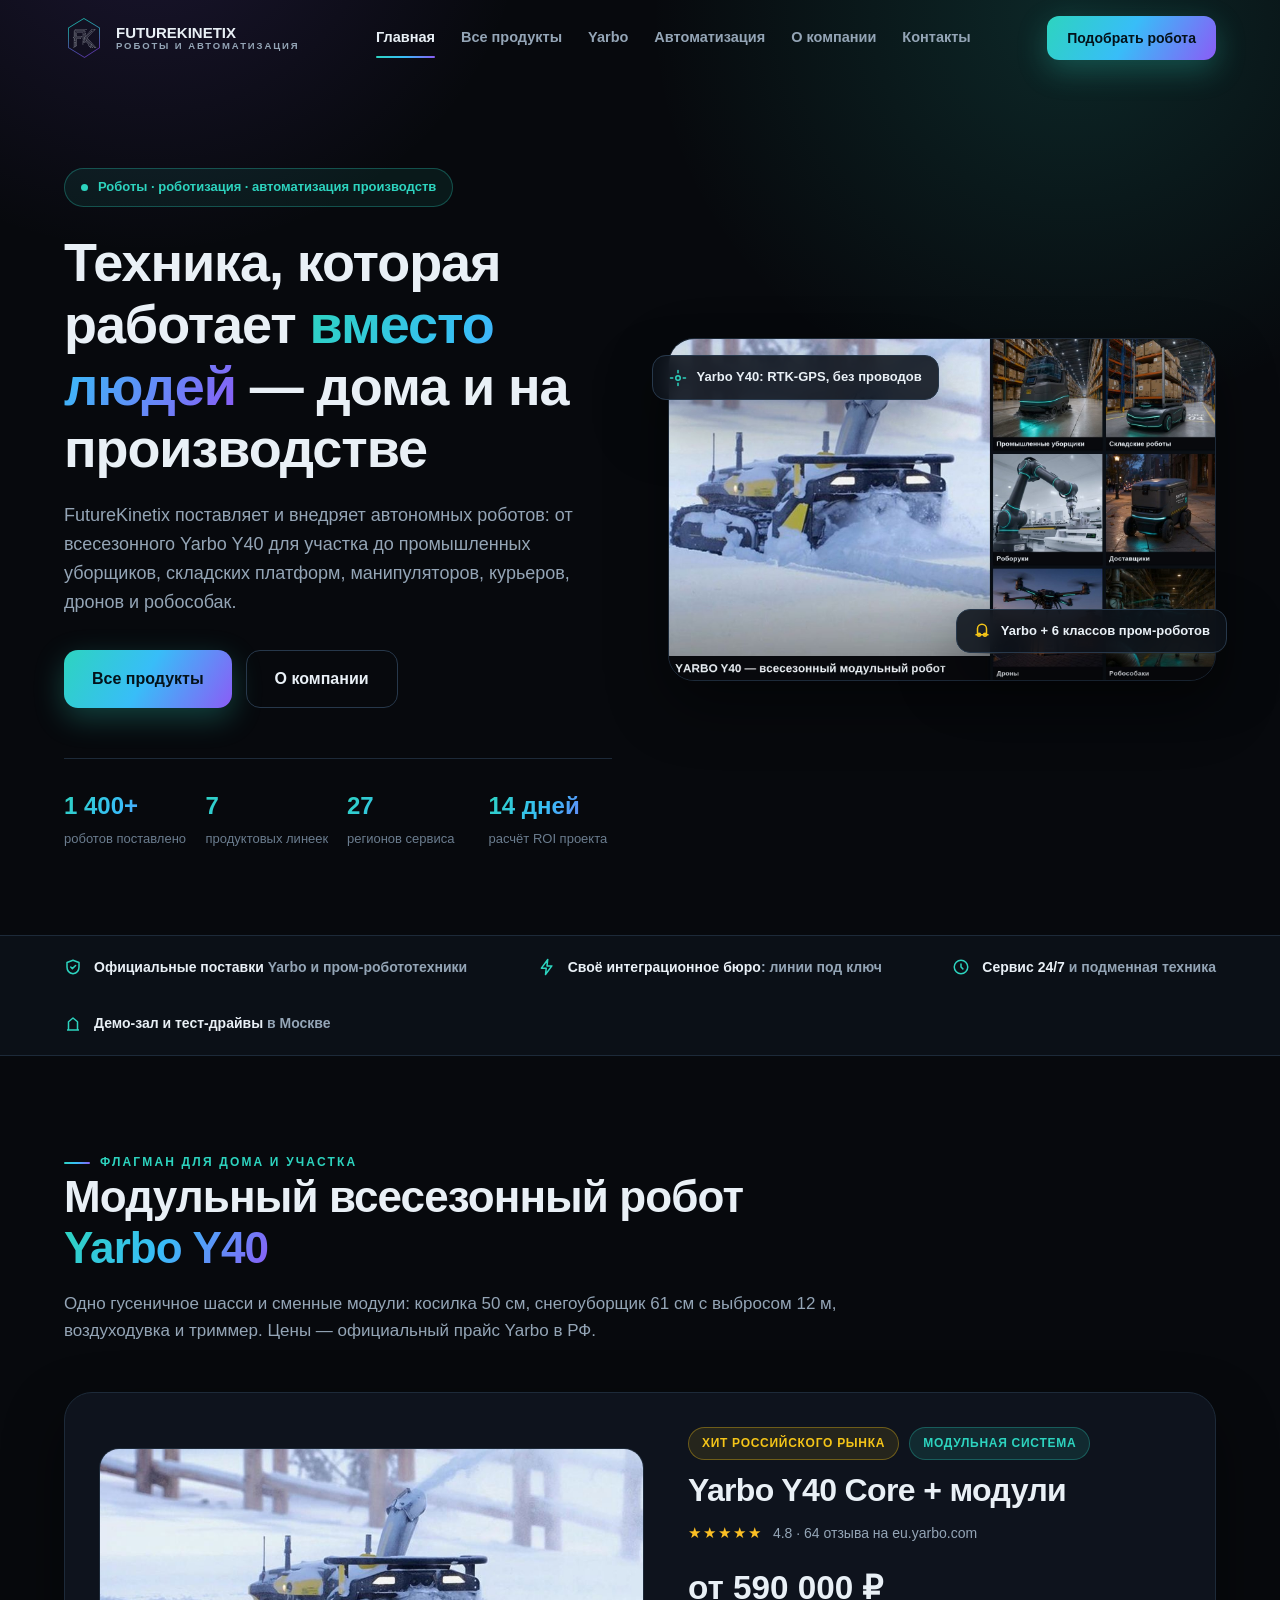
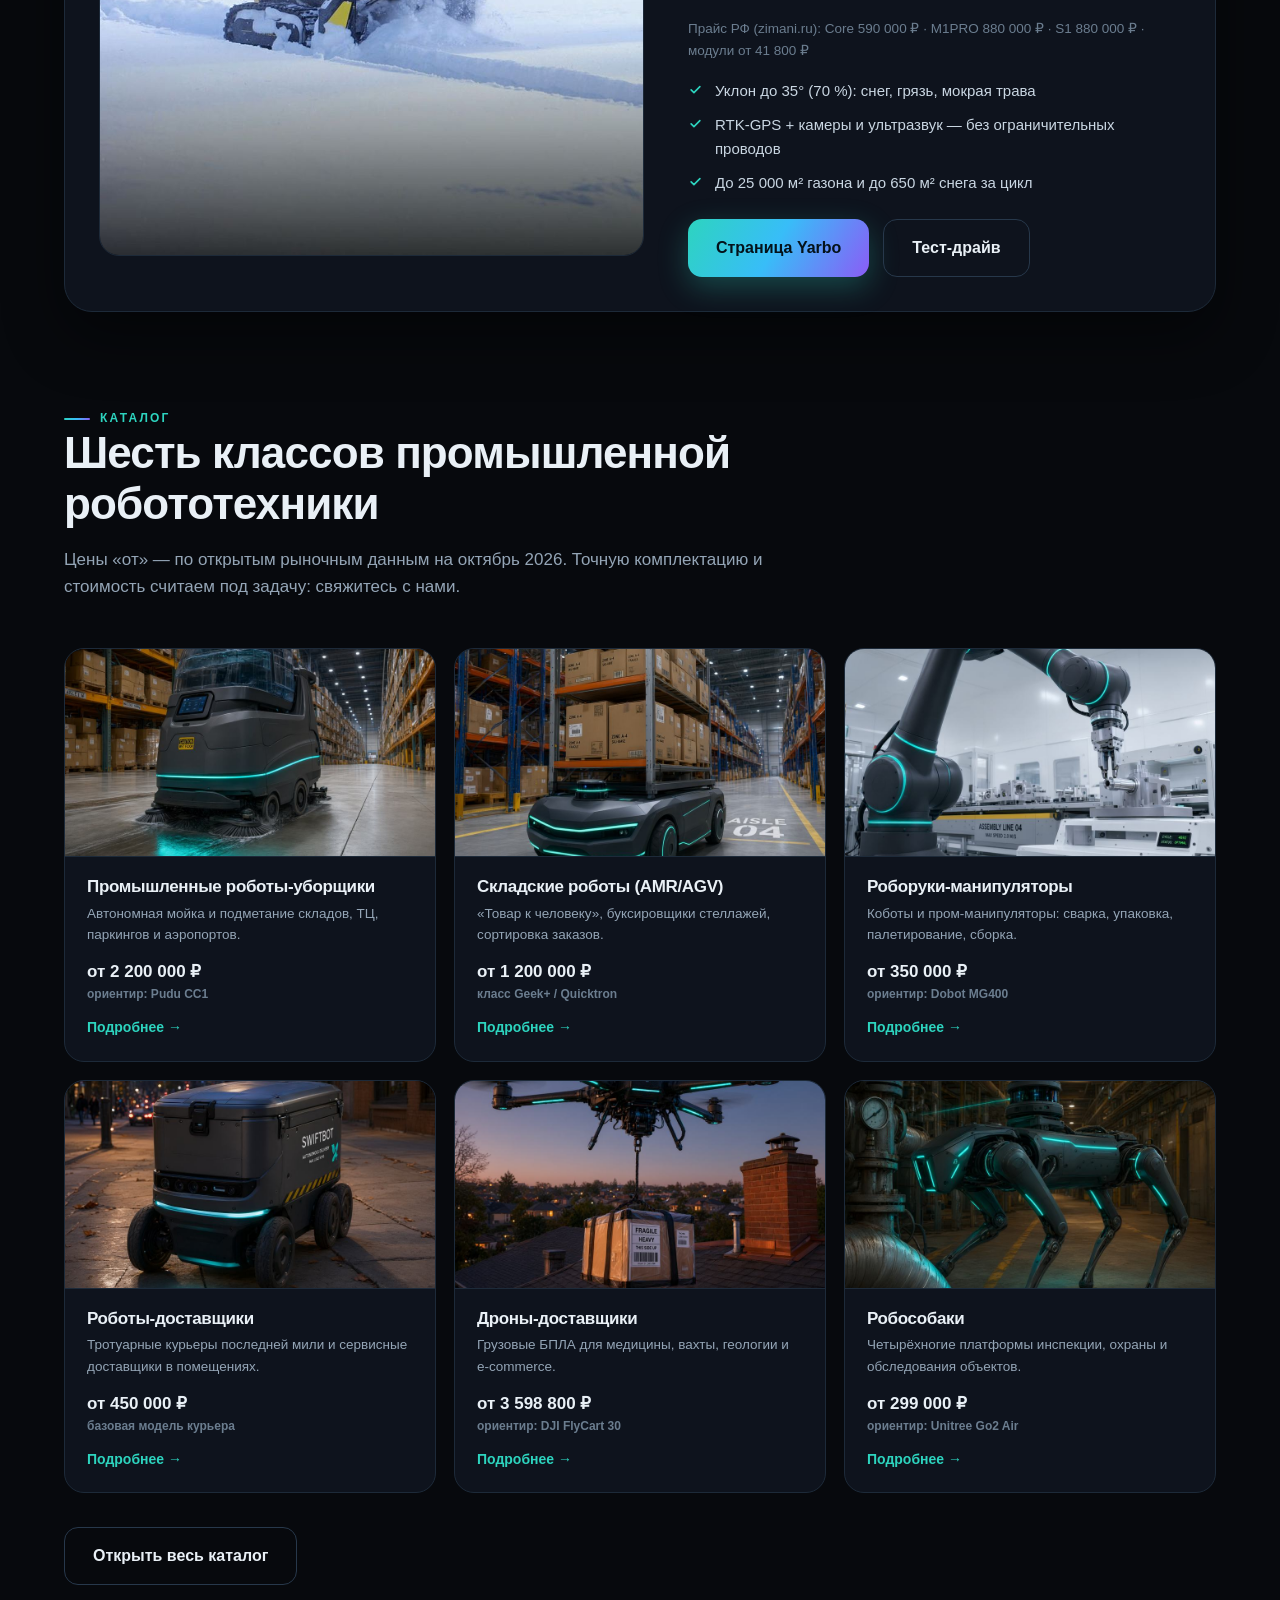
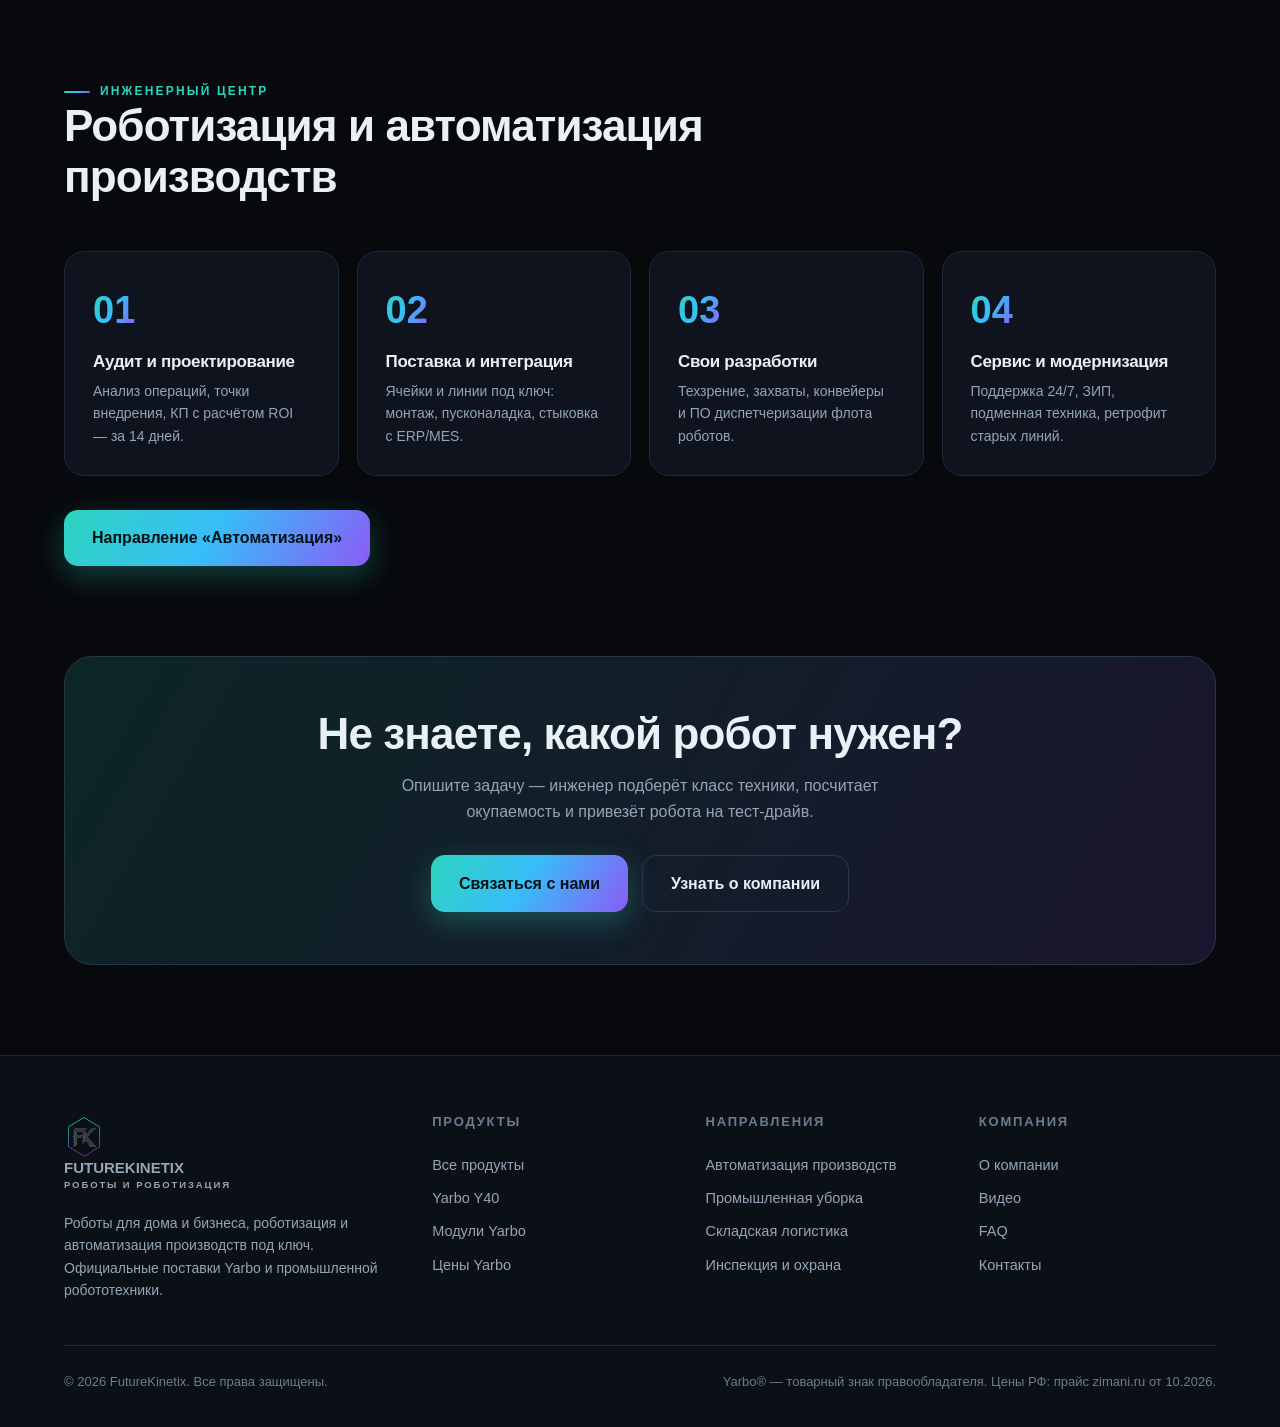
==== commit a2e1e6c7: "форматирование изображений, иконка в стиле платы" ====
--- a/index.html
+++ b/index.html
@@ -1,351 +1,352 @@
-<!DOCTYPE html><html lang="ru"><head><meta charset="UTF-8">
-<meta name="viewport" content="width=device-width, initial-scale=1.0">
-<title>FutureKinetix — роботы, роботизация и автоматизация производств</title><meta name="description" content="FutureKinetix: поставка и внедрение роботов — Yarbo, промышленные уборщики, складские AMR, манипуляторы, курьеры, дроны, робособаки.">
-<style>
-:root{--bg:#07090d;--bg2:#0b1017;--card:rgba(17,24,35,.72);--line:#1d2a39;--line2:#27384b;--text:#e9f0f6;--muted:#94a5b6;--dim:#6b7d8f;--teal:#2dd4bf;--cyan:#38bdf8;--violet:#8b5cf6;--yarbo:#f5c518;--grad:linear-gradient(120deg,#2dd4bf 0%,#38bdf8 48%,#8b5cf6 100%);--shadow:0 24px 60px rgba(0,0,0,.45)}
-*{margin:0;padding:0;box-sizing:border-box}
-html{scroll-behavior:smooth;scroll-padding-top:92px}
-body{background:var(--bg);color:var(--text);font-family:"Inter","SF Pro Text",-apple-system,BlinkMacSystemFont,"Segoe UI",Roboto,"Helvetica Neue",Arial,sans-serif;font-size:16px;line-height:1.6;-webkit-font-smoothing:antialiased;overflow-x:hidden}
-img{max-width:100%;display:block}a{color:inherit;text-decoration:none}ul{list-style:none}
-.wrap{max-width:1200px;margin:0 auto;padding:0 24px}
-h1,h2,h3,h4{line-height:1.15;letter-spacing:-.02em;font-weight:800}
-h2{font-size:clamp(28px,4vw,44px)}h3{font-size:20px}
-.grad-text{background:var(--grad);-webkit-background-clip:text;background-clip:text;color:transparent}
-.eyebrow{display:inline-flex;align-items:center;gap:10px;font-size:12px;font-weight:700;letter-spacing:.18em;text-transform:uppercase;color:var(--teal)}
-.eyebrow::before{content:"";width:26px;height:2px;background:var(--grad);border-radius:2px}
-.section{padding:90px 0}.section-head{max-width:780px;margin-bottom:48px}
-.section-head p{color:var(--muted);margin-top:16px;font-size:17px}
-.btn{display:inline-flex;align-items:center;justify-content:center;gap:10px;border:none;cursor:pointer;font:inherit;font-weight:700;border-radius:14px;padding:15px 28px;transition:.25s;white-space:nowrap}
-.btn-primary{background:var(--grad);color:#04121a;box-shadow:0 10px 30px rgba(45,212,191,.28)}
-.btn-primary:hover{transform:translateY(-2px);box-shadow:0 16px 40px rgba(56,189,248,.35)}
-.btn-ghost{background:transparent;color:var(--text);border:1px solid var(--line2)}
-.btn-ghost:hover{border-color:var(--teal);color:var(--teal)}
-.btn-sm{padding:11px 20px;font-size:14px;border-radius:12px}.btn-wide{width:100%}
-header{position:fixed;inset:0 0 auto 0;z-index:100;transition:.3s;border-bottom:1px solid transparent}
-header.scrolled{background:rgba(7,9,13,.85);backdrop-filter:blur(16px);border-bottom-color:var(--line)}
-.nav{display:flex;align-items:center;justify-content:space-between;height:76px;gap:24px}
-.logo{display:flex;align-items:center;gap:12px;font-weight:800}
-.logo-mark{width:38px;height:38px;border-radius:11px;background:var(--grad);display:grid;place-items:center;flex:none;box-shadow:0 6px 18px rgba(45,212,191,.35)}
-.logo-name{font-size:15px;line-height:1.1}.logo-name small{display:block;font-size:9.5px;font-weight:600;letter-spacing:.2em;color:var(--muted)}
-.nav-links{display:flex;gap:26px;font-size:14.5px;font-weight:600;color:var(--muted)}
-.nav-links a:hover{color:var(--text)}
-.nav-links a.active{color:var(--text);position:relative}
-.nav-links a.active::after{content:"";position:absolute;left:0;right:0;bottom:-8px;height:2px;background:var(--grad);border-radius:2px}
-.nav-cta{display:flex;align-items:center;gap:12px}
-.burger{display:none;background:none;border:none;cursor:pointer;width:40px;height:40px;flex-direction:column;gap:5px;align-items:center;justify-content:center}
-.burger span{width:22px;height:2px;background:var(--text);border-radius:2px}
-.mobile-menu{display:none;position:fixed;inset:76px 0 auto 0;background:rgba(7,9,13,.97);backdrop-filter:blur(20px);border-bottom:1px solid var(--line);padding:16px 24px 28px;z-index:99}
-.mobile-menu a{display:block;padding:13px 4px;font-weight:600;color:var(--muted);border-bottom:1px solid var(--line)}
-.mobile-menu a.active{color:var(--teal)}
-.mobile-menu.open{display:block}
-.hero{position:relative;padding:168px 0 84px;overflow:hidden}
-.hero::before{content:"";position:absolute;inset:-20% -10% auto -10%;height:120%;background:radial-gradient(42% 55% at 78% 18%,rgba(45,212,191,.15),transparent 65%),radial-gradient(38% 48% at 18% 8%,rgba(139,92,246,.15),transparent 65%);pointer-events:none}
-.hero-grid{display:grid;grid-template-columns:1fr 1fr;gap:56px;align-items:center;position:relative}
-.hero-badge{display:inline-flex;align-items:center;gap:10px;background:rgba(45,212,191,.08);border:1px solid rgba(45,212,191,.3);color:var(--teal);border-radius:999px;padding:8px 16px;font-size:13px;font-weight:700;margin-bottom:24px}
-.hero-badge .dot{width:7px;height:7px;border-radius:50%;background:var(--teal);animation:pulse 2.2s infinite}
-@keyframes pulse{70%{box-shadow:0 0 0 9px rgba(45,212,191,0)}100%{box-shadow:0 0 0 0 rgba(45,212,191,0)}}
-h1{font-size:clamp(34px,4.6vw,54px)}
-.hero-sub{color:var(--muted);font-size:18px;margin:22px 0 34px;max-width:540px}
-.hero-actions{display:flex;gap:14px;flex-wrap:wrap}
-.hero-stats{display:grid;grid-template-columns:repeat(4,1fr);gap:18px;margin-top:50px;border-top:1px solid var(--line);padding-top:28px}
-.stat b{display:block;font-size:24px;font-weight:800}.stat span{font-size:13px;color:var(--dim)}
-.hero-visual{position:relative}
-.hero-visual .glow{position:absolute;inset:10%;background:radial-gradient(50% 50% at 50% 55%,rgba(45,212,191,.2),transparent 70%);filter:blur(30px)}
-.hero-visual img{position:relative;border-radius:26px;box-shadow:var(--shadow);border:1px solid var(--line)}
-.hero-float{position:absolute;background:rgba(12,18,26,.88);backdrop-filter:blur(10px);border:1px solid var(--line2);border-radius:14px;padding:11px 16px;font-size:13px;font-weight:600;display:flex;align-items:center;gap:10px;box-shadow:var(--shadow)}
-.hf-1{top:5%;left:-3%}.hf-2{bottom:8%;right:-2%}
-.pagehead{padding:168px 0 56px;position:relative;overflow:hidden}
-.pagehead::before{content:"";position:absolute;inset:-30% -10% auto -10%;height:130%;background:radial-gradient(40% 60% at 70% 20%,rgba(45,212,191,.12),transparent 65%),radial-gradient(36% 50% at 20% 10%,rgba(139,92,246,.12),transparent 65%);pointer-events:none}
-.pagehead .wrap{position:relative}
-.pagehead p{color:var(--muted);font-size:17px;margin-top:18px;max-width:760px}
-.strip{border-block:1px solid var(--line);background:var(--bg2)}
-.strip .wrap{display:flex;gap:34px;flex-wrap:wrap;justify-content:space-between;padding:20px 24px}
-.ds{display:flex;align-items:center;gap:12px;font-size:14px;font-weight:600;color:var(--muted)}.ds b{color:var(--text)}
-.band{display:grid;grid-template-columns:1.05fr .95fr;gap:44px;align-items:center;background:var(--card);border:1px solid var(--line);border-radius:28px;padding:34px;box-shadow:var(--shadow)}
-.band img{border-radius:20px;border:1px solid var(--line);width:100%;aspect-ratio:4/3;object-fit:cover}
-.band .tags{display:flex;gap:10px;flex-wrap:wrap;margin-bottom:12px}
-.tag{font-size:12px;font-weight:700;letter-spacing:.06em;text-transform:uppercase;border-radius:999px;padding:6px 13px}
-.tag-teal{background:rgba(45,212,191,.12);color:var(--teal);border:1px solid rgba(45,212,191,.3)}
-.tag-yellow{background:rgba(245,197,24,.1);color:var(--yarbo);border:1px solid rgba(245,197,24,.35)}
-.band h3{font-size:clamp(24px,2.6vw,32px)}
-.price-line{font-size:clamp(26px,2.6vw,34px);font-weight:800;margin:14px 0 4px}
-.price-sub{color:var(--dim);font-size:13.5px}
-.feat-list{margin:18px 0 24px;display:grid;gap:10px}
-.feat-list li{display:flex;gap:12px;align-items:flex-start;font-size:15px;color:#c9d6e2}
-.feat-list svg{flex:none;margin-top:3px}
-.mini-grid{display:grid;grid-template-columns:repeat(3,1fr);gap:18px}
-.mini-card{background:var(--card);border:1px solid var(--line);border-radius:20px;overflow:hidden;display:flex;flex-direction:column;transition:.25s}
-.mini-card:hover{transform:translateY(-4px);border-color:rgba(45,212,191,.4)}
-.mini-card .ph{aspect-ratio:16/9;overflow:hidden;border-bottom:1px solid var(--line)}
-.mini-card .ph img{width:100%;height:100%;object-fit:cover;transition:transform .5s}
-.mini-card:hover .ph img{transform:scale(1.06)}
-.mini-body{padding:20px 22px 22px;display:flex;flex-direction:column;flex:1}
-.mini-body h4{font-size:17px;margin-bottom:6px}
-.mini-body p{font-size:13.5px;color:var(--muted);flex:1}
-.mini-price{margin-top:12px;font-weight:800;font-size:17px}
-.mini-price span{display:block;font-size:12px;color:var(--dim);font-weight:600}
-.mini-body a{margin-top:12px;color:var(--teal);font-weight:700;font-size:14px}
-.cat-grid{display:grid;grid-template-columns:repeat(3,1fr);gap:20px}
-.cat-card{background:var(--card);border:1px solid var(--line);border-radius:22px;overflow:hidden;display:flex;flex-direction:column;transition:.25s;scroll-margin-top:100px}
-.cat-card:hover{transform:translateY(-5px);border-color:rgba(45,212,191,.4)}
-.cat-card .ph{aspect-ratio:16/10;overflow:hidden;border-bottom:1px solid var(--line)}
-.cat-card .ph img{width:100%;height:100%;object-fit:cover;transition:transform .5s}
-.cat-card:hover .ph img{transform:scale(1.06)}
-.cat-body{padding:24px 26px 26px;display:flex;flex-direction:column;flex:1}
-.cat-body h4{font-size:19px;margin-bottom:8px}
-.cat-body>p{font-size:14px;color:var(--muted);margin-bottom:14px}
-.cat-feats{display:grid;gap:8px;margin-bottom:16px}
-.cat-feats li{display:flex;gap:10px;font-size:13.5px;color:#c9d6e2;align-items:flex-start}
-.cat-feats svg{flex:none;margin-top:3px}
-.cat-price{font-size:20px;font-weight:800;margin-top:auto}
-.cat-price span{display:block;font-size:12px;color:var(--dim);font-weight:600}
-.cat-body .btn{margin-top:16px}
-.note-box{margin-top:26px;border:1px dashed var(--line2);border-radius:18px;padding:22px 26px;color:var(--muted);font-size:14.5px;display:flex;gap:18px;align-items:center;flex-wrap:wrap;justify-content:space-between}
-.auto-grid{display:grid;grid-template-columns:repeat(4,1fr);gap:18px}
-.auto-card{background:var(--card);border:1px solid var(--line);border-radius:20px;padding:28px}
-.auto-num{font-size:38px;font-weight:800;background:var(--grad);-webkit-background-clip:text;background-clip:text;color:transparent}
-.auto-card h4{margin:12px 0 8px;font-size:17px}.auto-card p{font-size:14px;color:var(--muted)}
-.chips{display:flex;gap:12px;flex-wrap:wrap}
-.chip{border:1px solid var(--line2);border-radius:999px;padding:10px 20px;font-size:14px;font-weight:600;color:var(--muted)}
-.steps5{display:grid;grid-template-columns:repeat(5,1fr);gap:16px}
-.step{background:var(--card);border:1px solid var(--line);border-radius:18px;padding:24px}
-.step .num{font-size:34px;font-weight:800;background:var(--grad);-webkit-background-clip:text;background-clip:text;color:transparent}
-.step h4{margin:10px 0 6px;font-size:16px}.step p{font-size:13.5px;color:var(--muted)}
-.img-duo{display:grid;grid-template-columns:1fr 1fr;gap:18px}
-.img-duo figure{border-radius:22px;overflow:hidden;border:1px solid var(--line);position:relative}
-.img-duo img{width:100%;height:340px;object-fit:cover}
-.img-duo figcaption{position:absolute;left:0;right:0;bottom:0;padding:16px 20px;font-size:14px;font-weight:600;background:linear-gradient(to top,rgba(0,0,0,.85),transparent)}
-.gallery .main{border-radius:20px;overflow:hidden;border:1px solid var(--line);aspect-ratio:4/3;background:#0a0f15}
-.gallery .main img{width:100%;height:100%;object-fit:cover;transition:opacity .35s}
-.thumbs{display:flex;gap:12px;margin-top:14px}
-.thumbs button{flex:1;border-radius:14px;overflow:hidden;border:2px solid transparent;cursor:pointer;padding:0;background:none;opacity:.6;transition:.25s}
-.thumbs button img{aspect-ratio:4/3;object-fit:cover;width:100%}
-.thumbs button.active{border-color:var(--teal);opacity:1}.thumbs button:hover{opacity:1}
-.product-card{background:var(--card);border:1px solid var(--line);border-radius:28px;padding:34px;display:grid;grid-template-columns:1.05fr .95fr;gap:40px;box-shadow:var(--shadow)}
-.rating{display:flex;align-items:center;gap:10px;margin:12px 0 16px;color:var(--muted);font-size:14px}
-.stars{color:#fbbf24;letter-spacing:2px;font-size:15px}
-.price{font-size:clamp(30px,3.2vw,40px);font-weight:800;letter-spacing:-.03em}
-.installment{color:var(--teal);font-size:15px;font-weight:600;margin-top:4px}
-.cfg-switch{display:flex;gap:10px;flex-wrap:wrap;margin:6px 0 20px}
-.cfg-switch button{font:inherit;font-size:13.5px;font-weight:700;padding:10px 16px;border-radius:12px;border:1px solid var(--line2);background:transparent;color:var(--muted);cursor:pointer;transition:.2s}
-.cfg-switch button.active{background:rgba(45,212,191,.1);border-color:var(--teal);color:var(--teal)}
-.trust{display:flex;gap:22px;flex-wrap:wrap;margin-top:22px;color:var(--dim);font-size:13px}
-.trust div{display:flex;align-items:center;gap:8px}
-.box-strip{display:grid;grid-template-columns:.9fr 1.1fr;gap:40px;align-items:center;margin-top:26px;background:var(--card);border:1px solid var(--line);border-radius:24px;overflow:hidden}
-.box-strip img{width:100%;height:100%;object-fit:cover}
-.box-list{padding:30px 34px 30px 0}.box-list h3{margin-bottom:16px}
-.box-list ul{display:grid;grid-template-columns:1fr 1fr;gap:10px}
-.box-list li{display:flex;gap:10px;font-size:14.5px;color:#c9d6e2;align-items:flex-start}
-.box-list svg{flex:none;margin-top:4px}
-.mod-banner{border-radius:24px;overflow:hidden;border:1px solid var(--line);margin-bottom:26px;box-shadow:var(--shadow)}
-.mod-banner img{width:100%;height:440px;object-fit:cover;object-position:center 62%}
-.mod-cards{display:grid;grid-template-columns:repeat(4,1fr);gap:18px}
-.mod-card{background:var(--card);border:1px solid var(--line);border-radius:20px;overflow:hidden;transition:.25s;display:flex;flex-direction:column}
-.mod-card:hover{transform:translateY(-4px);border-color:var(--line2)}
-.mod-card .ph{aspect-ratio:4/3;overflow:hidden;border-bottom:1px solid var(--line)}
-.mod-card .ph img{width:100%;height:100%;object-fit:cover;transition:transform .5s}
-.mod-card:hover .ph img{transform:scale(1.06)}
-.mod-body{padding:20px 22px 24px;display:flex;flex-direction:column;flex:1}
-.mod-card .code{font-size:11px;font-weight:700;letter-spacing:.14em;color:var(--dim);text-transform:uppercase}
-.mod-card h4{font-size:17px;margin:8px 0 6px}.mod-card p{font-size:13.5px;color:var(--muted);flex:1}
-.mod-price{margin-top:14px;font-weight:800;font-size:18px}
-.mod-price span{font-size:12px;color:var(--dim);font-weight:600;display:block}
-.pricelist{margin-top:22px;background:var(--card);border:1px solid var(--line);border-radius:18px;padding:20px 26px;display:flex;gap:26px;flex-wrap:wrap;align-items:center;font-size:14px;color:var(--muted)}
-.pricelist b{color:var(--text)}.pricelist .pl-title{font-weight:800;color:var(--teal);letter-spacing:.1em;text-transform:uppercase;font-size:12px}
-.sce-grid{display:grid;grid-template-columns:repeat(4,1fr);gap:18px}
-.sce{border-radius:22px;overflow:hidden;position:relative;min-height:340px;border:1px solid var(--line);display:flex;flex-direction:column;justify-content:flex-end;padding:24px;isolation:isolate}
-.sce img{position:absolute;inset:0;width:100%;height:100%;object-fit:cover;z-index:-2;transition:transform .5s}
-.sce:hover img{transform:scale(1.05)}
-.sce::after{content:"";position:absolute;inset:0;z-index:-1;background:linear-gradient(to top,rgba(5,8,12,.92) 8%,rgba(5,8,12,.35) 55%,rgba(5,8,12,.05))}
-.sce .season{font-size:12px;font-weight:800;letter-spacing:.16em;text-transform:uppercase;color:var(--yarbo);margin-bottom:8px}
-.sce h4{font-size:19px;margin-bottom:8px}.sce p{font-size:13.5px;color:#b9c7d4}
-.video-grid{display:grid;grid-template-columns:repeat(3,1fr);gap:18px}
-.video-card{position:relative;border-radius:20px;overflow:hidden;border:1px solid var(--line);aspect-ratio:16/9;background:#000;cursor:pointer}
-.video-card img{width:100%;height:100%;object-fit:cover;opacity:.85;transition:.3s}
-.video-card:hover img{opacity:1;transform:scale(1.03)}
-.video-card .play{position:absolute;inset:0;display:grid;place-items:center}
-.video-card .play span{width:64px;height:64px;border-radius:50%;background:rgba(7,10,15,.75);border:1px solid rgba(255,255,255,.25);display:grid;place-items:center;backdrop-filter:blur(6px);transition:.25s}
-.video-card:hover .play span{transform:scale(1.08);background:rgba(45,212,191,.85)}
-.video-card .cap{position:absolute;left:0;right:0;bottom:0;padding:14px 16px;font-size:13.5px;font-weight:600;background:linear-gradient(to top,rgba(0,0,0,.85),transparent)}
-.video-card iframe{position:absolute;inset:0;width:100%;height:100%;border:none}
-.specs-box{background:var(--card);border:1px solid var(--line);border-radius:24px;overflow:hidden}
-.spec-tabs{display:flex;gap:6px;padding:14px;border-bottom:1px solid var(--line);flex-wrap:wrap;background:rgba(9,13,19,.6)}
-.spec-tabs button{font:inherit;font-size:14px;font-weight:700;color:var(--muted);background:transparent;border:none;border-radius:11px;padding:11px 18px;cursor:pointer;transition:.2s}
-.spec-tabs button.active{background:var(--grad);color:#04121a}
-.spec-table{padding:10px 30px 26px}
-.spec-row{display:grid;grid-template-columns:1fr 1.15fr;gap:24px;padding:15px 0;border-bottom:1px dashed var(--line);font-size:15px}
-.spec-row:last-child{border-bottom:none}
-.spec-row dt{color:var(--muted)}.spec-row dd{font-weight:600}
-.cfg-grid{display:grid;grid-template-columns:repeat(4,1fr);gap:18px;align-items:stretch}
-.cfg-card{background:var(--card);border:1px solid var(--line);border-radius:24px;padding:28px;display:flex;flex-direction:column;position:relative;transition:.25s}
-.cfg-card:hover{transform:translateY(-5px)}
-.cfg-card.hit{border-color:rgba(245,197,24,.5);box-shadow:0 0 0 1px rgba(245,197,24,.3),0 26px 60px rgba(245,197,24,.08)}
-.hit-badge{position:absolute;top:-14px;left:50%;transform:translateX(-50%);background:var(--yarbo);color:#171204;font-size:11px;font-weight:800;letter-spacing:.1em;text-transform:uppercase;border-radius:999px;padding:6px 16px;white-space:nowrap}
-.cfg-name{font-size:12px;font-weight:800;letter-spacing:.16em;text-transform:uppercase;color:var(--teal)}
-.cfg-card h3{font-size:20px;margin:10px 0 4px}
-.cfg-desc{color:var(--muted);font-size:13.5px;margin-bottom:16px}
-.cfg-price{font-size:27px;font-weight:800;letter-spacing:-.03em}
-.cfg-save{font-size:12.5px;color:var(--teal);font-weight:700;margin:6px 0 16px}
-.cfg-list{display:grid;gap:9px;margin-bottom:24px}
-.cfg-list li{display:flex;gap:10px;font-size:13.5px;color:#c9d6e2;align-items:flex-start}
-.cfg-list svg{flex:none;margin-top:3px}
-.cfg-card .btn{margin-top:auto}
-.faq{max-width:820px;margin:0 auto}
-.faq details{background:var(--card);border:1px solid var(--line);border-radius:16px;margin-bottom:12px;overflow:hidden}
-.faq summary{cursor:pointer;padding:22px 26px;font-weight:700;font-size:16.5px;list-style:none;display:flex;justify-content:space-between;align-items:center;gap:18px}
-.faq summary::-webkit-details-marker{display:none}
-.faq summary::after{content:"+";font-size:24px;color:var(--teal);transition:.25s;flex:none}
-.faq details[open] summary::after{transform:rotate(45deg)}
-.faq .a{padding:0 26px 24px;color:var(--muted);font-size:15px}
-.contact-grid{display:grid;grid-template-columns:1fr 1fr;gap:44px;align-items:start}
-.form{background:var(--card);border:1px solid var(--line);border-radius:24px;padding:34px;display:grid;gap:16px}
-.form label{font-size:13px;font-weight:700;color:var(--muted);display:block;margin-bottom:7px}
-.form input,.form select,.form textarea{width:100%;font:inherit;color:var(--text);background:rgba(7,10,15,.7);border:1px solid var(--line2);border-radius:13px;padding:14px 16px;outline:none;transition:.2s}
-.form input:focus,.form select:focus,.form textarea:focus{border-color:var(--teal);box-shadow:0 0 0 3px rgba(45,212,191,.15)}
-.form textarea{resize:vertical;min-height:96px}
-.form-ok{display:none;background:rgba(45,212,191,.1);border:1px solid rgba(45,212,191,.4);color:var(--teal);border-radius:13px;padding:14px 18px;font-weight:600;font-size:14.5px}
-.contact-info{display:grid;gap:16px}
-.ci-card{background:var(--card);border:1px solid var(--line);border-radius:18px;padding:24px;display:flex;gap:16px;align-items:flex-start}
-.ci-ico{width:46px;height:46px;flex:none;border-radius:13px;background:rgba(56,189,248,.1);border:1px solid rgba(56,189,248,.25);display:grid;place-items:center}
-.ci-card b{display:block;margin-bottom:4px}.ci-card span{color:var(--muted);font-size:14.5px}
-.cta-band{background:linear-gradient(120deg,rgba(45,212,191,.14),rgba(139,92,246,.14));border:1px solid var(--line2);border-radius:28px;padding:52px;text-align:center}
-.cta-band h2{margin-bottom:14px}.cta-band p{color:var(--muted);max-width:560px;margin:0 auto 30px}
-.comp-stats{display:grid;grid-template-columns:repeat(4,1fr);gap:16px}
-.comp-stat{background:var(--card);border:1px solid var(--line);border-radius:18px;padding:22px}
-.comp-stat b{font-size:30px;font-weight:800;display:block}.comp-stat span{color:var(--muted);font-size:13px}
-.dir-list{display:grid;grid-template-columns:1fr 1fr;gap:12px}
-.dir-list a{background:var(--card);border:1px solid var(--line);border-radius:14px;padding:16px 20px;font-weight:600;font-size:14.5px;color:var(--muted);display:flex;justify-content:space-between;gap:12px;transition:.2s}
-.dir-list a:hover{color:var(--teal);border-color:rgba(45,212,191,.4)}
-footer{border-top:1px solid var(--line);padding:56px 0 34px;background:var(--bg2)}
-.f-grid{display:grid;grid-template-columns:1.4fr 1fr 1fr 1fr;gap:36px;margin-bottom:44px}
-.f-col h5{font-size:13px;letter-spacing:.14em;text-transform:uppercase;color:var(--dim);margin-bottom:16px}
-.f-col a{display:block;color:var(--muted);font-size:14.5px;padding:5px 0;transition:.2s}
-.f-col a:hover{color:var(--teal)}
-.f-about{color:var(--muted);font-size:14px;margin-top:16px;max-width:320px}
-.f-bottom{border-top:1px solid var(--line);padding-top:26px;display:flex;justify-content:space-between;gap:16px;flex-wrap:wrap;color:var(--dim);font-size:13px}
-.js .rv{opacity:0;transform:translateY(22px);transition:opacity .7s ease,transform .7s ease}
-.js .rv.in{opacity:1;transform:none}
-@media(max-width:1020px){
-.nav-links{display:none}.burger{display:flex}.nav-cta .btn{display:none}
-.hero-grid,.band,.box-strip,.contact-grid,.img-duo{grid-template-columns:1fr}
-.box-list{padding:0 26px 28px}
-.sce-grid{grid-template-columns:1fr 1fr}
-.mini-grid,.cat-grid,.cfg-grid,.video-grid,.auto-grid,.steps5{grid-template-columns:1fr 1fr}
-.mod-cards{grid-template-columns:1fr 1fr}
-.hero-stats,.comp-stats{grid-template-columns:repeat(2,1fr)}
-.hf-1{left:2%}.hf-2{right:2%}
-}
-@media(max-width:640px){
-.section{padding:60px 0}
-.sce-grid,.mini-grid,.cat-grid,.cfg-grid,.mod-cards,.video-grid,.f-grid,.box-list ul,.auto-grid,.steps5,.dir-list{grid-template-columns:1fr}
-.hero{padding-top:130px}.pagehead{padding-top:130px}
-.spec-row{grid-template-columns:1fr;gap:4px}
-.product-card{padding:22px}.mod-banner img{height:240px}.cta-band{padding:34px 22px}
-}
-</style></head><body>
-<header id="header">
-<div class="wrap nav">
-<a class="logo" href="index.html"><span class="logo-mark"><svg width="20" height="20" viewBox="0 0 24 24" fill="none"><path d="M12 2.5 21 20H3L12 2.5Z" stroke="#04121a" stroke-width="2.4" stroke-linejoin="round"/><circle cx="12" cy="14.6" r="2.5" fill="#04121a"/></svg></span><span class="logo-name">FUTUREKINETIX<small>РОБОТЫ И АВТОМАТИЗАЦИЯ</small></span></a>
-<nav class="nav-links"><a href="index.html" class="active">Главная</a><a href="products.html" class="">Все продукты</a><a href="yarbo.html" class="">Yarbo</a><a href="automation.html" class="">Автоматизация</a><a href="company.html" class="">О компании</a><a href="contacts.html" class="">Контакты</a></nav>
-<div class="nav-cta"><a class="btn btn-primary btn-sm" href="contacts.html?topic=%D0%94%D1%80%D1%83%D0%B3%D0%BE%D0%B9%20%D0%B7%D0%B0%D0%BF%D1%80%D0%BE%D1%81">Подобрать робота</a><button class="burger" id="burger" aria-label="Меню"><span></span><span></span><span></span></button></div>
-</div></header>
-<div class="mobile-menu" id="mobileMenu"><a href="index.html" class="active">Главная</a><a href="products.html" class="">Все продукты</a><a href="yarbo.html" class="">Yarbo</a><a href="automation.html" class="">Автоматизация</a><a href="company.html" class="">О компании</a><a href="contacts.html" class="">Контакты</a><a href="contacts.html?topic=%D0%94%D1%80%D1%83%D0%B3%D0%BE%D0%B9%20%D0%B7%D0%B0%D0%BF%D1%80%D0%BE%D1%81">Подобрать робота</a></div>
-
-<section class="hero" id="top"><div class="wrap hero-grid">
-<div>
-<span class="hero-badge"><span class="dot"></span> Роботы · роботизация · автоматизация производств</span>
-<h1>Техника, которая работает <span class="grad-text">вместо людей</span> — дома и на производстве</h1>
-<p class="hero-sub">FutureKinetix поставляет и внедряет автономных роботов: от всесезонного Yarbo Y40 для участка до промышленных уборщиков, складских платформ, манипуляторов, курьеров, дронов и робособак.</p>
-<div class="hero-actions"><a class="btn btn-primary" href="products.html">Все продукты</a><a class="btn btn-ghost" href="company.html">О компании</a></div>
-<div class="hero-stats">
-<div class="stat"><b class="grad-text">1 400+</b><span>роботов поставлено</span></div>
-<div class="stat"><b class="grad-text">7</b><span>продуктовых линеек</span></div>
-<div class="stat"><b class="grad-text">27</b><span>регионов сервиса</span></div>
-<div class="stat"><b class="grad-text">14 дней</b><span>расчёт ROI проекта</span></div>
-</div></div>
-<div class="hero-visual"><div class="glow"></div>
-<img src="[data-uri]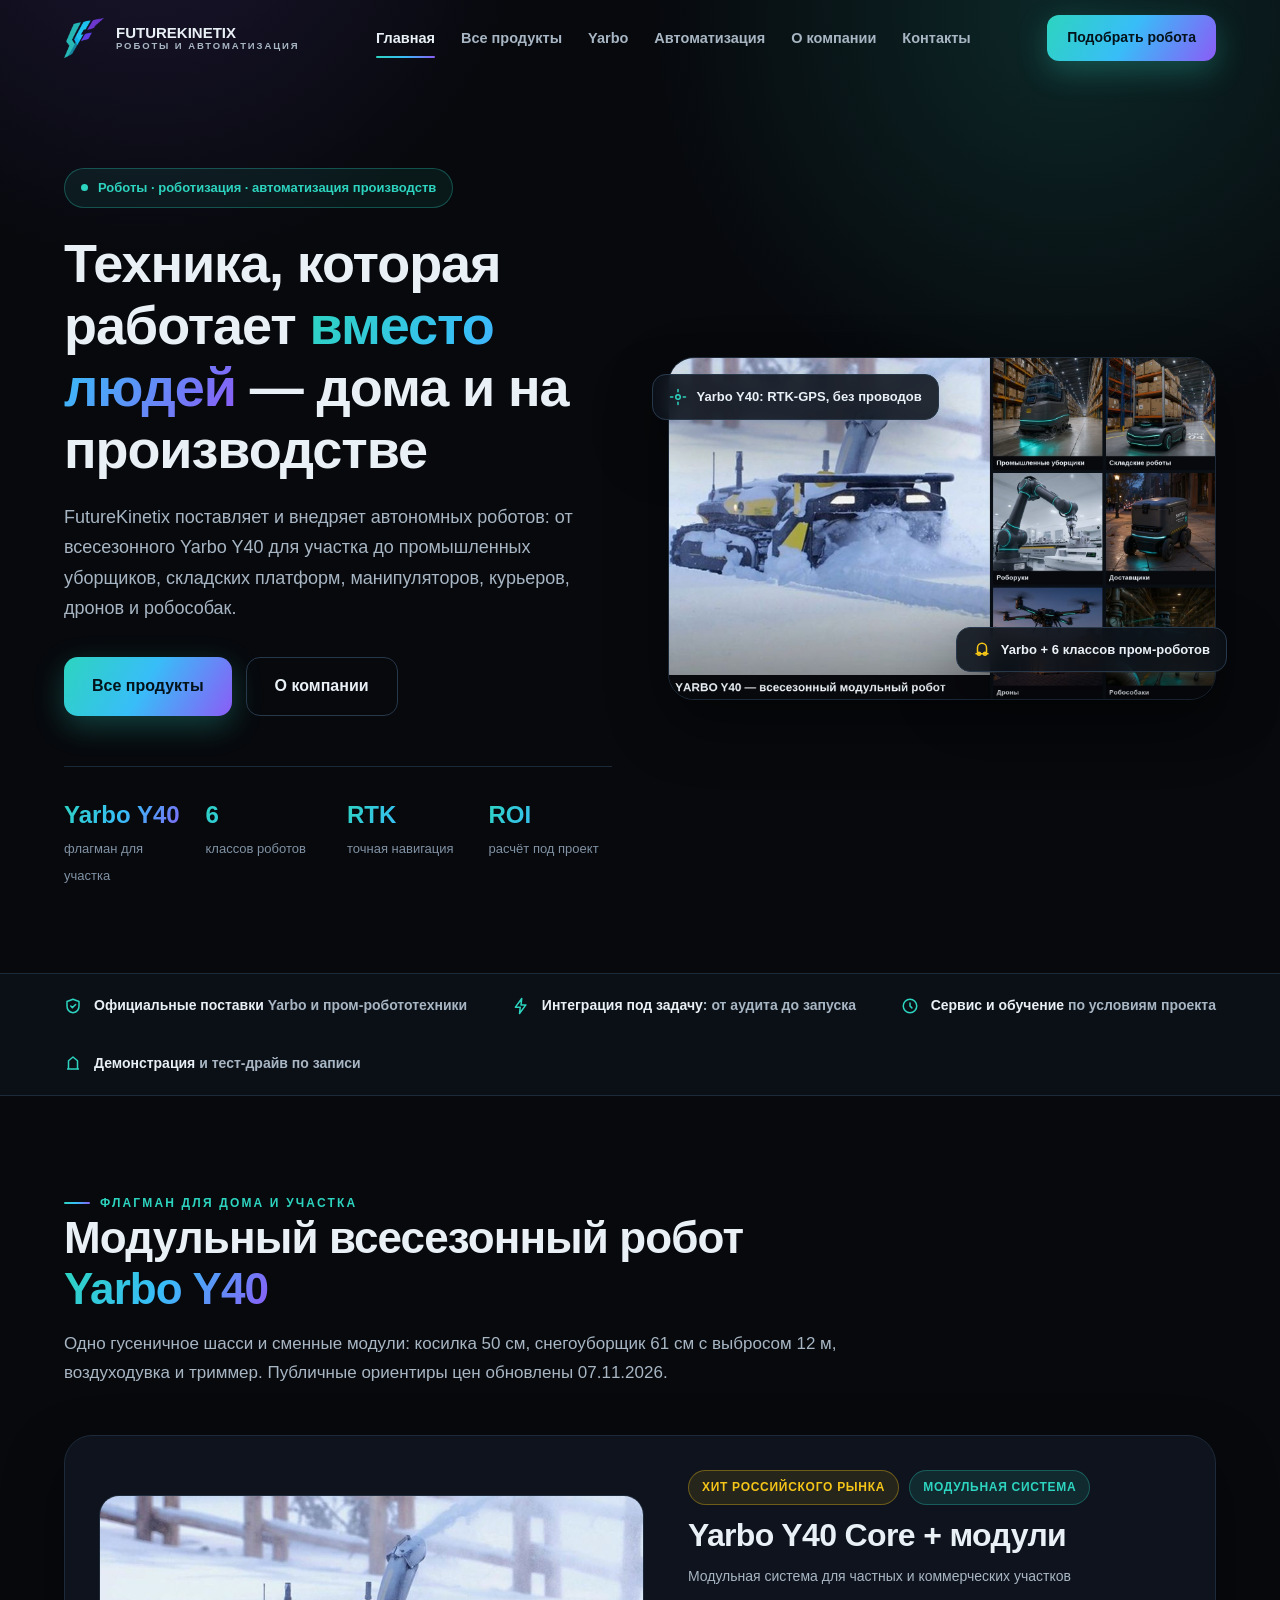
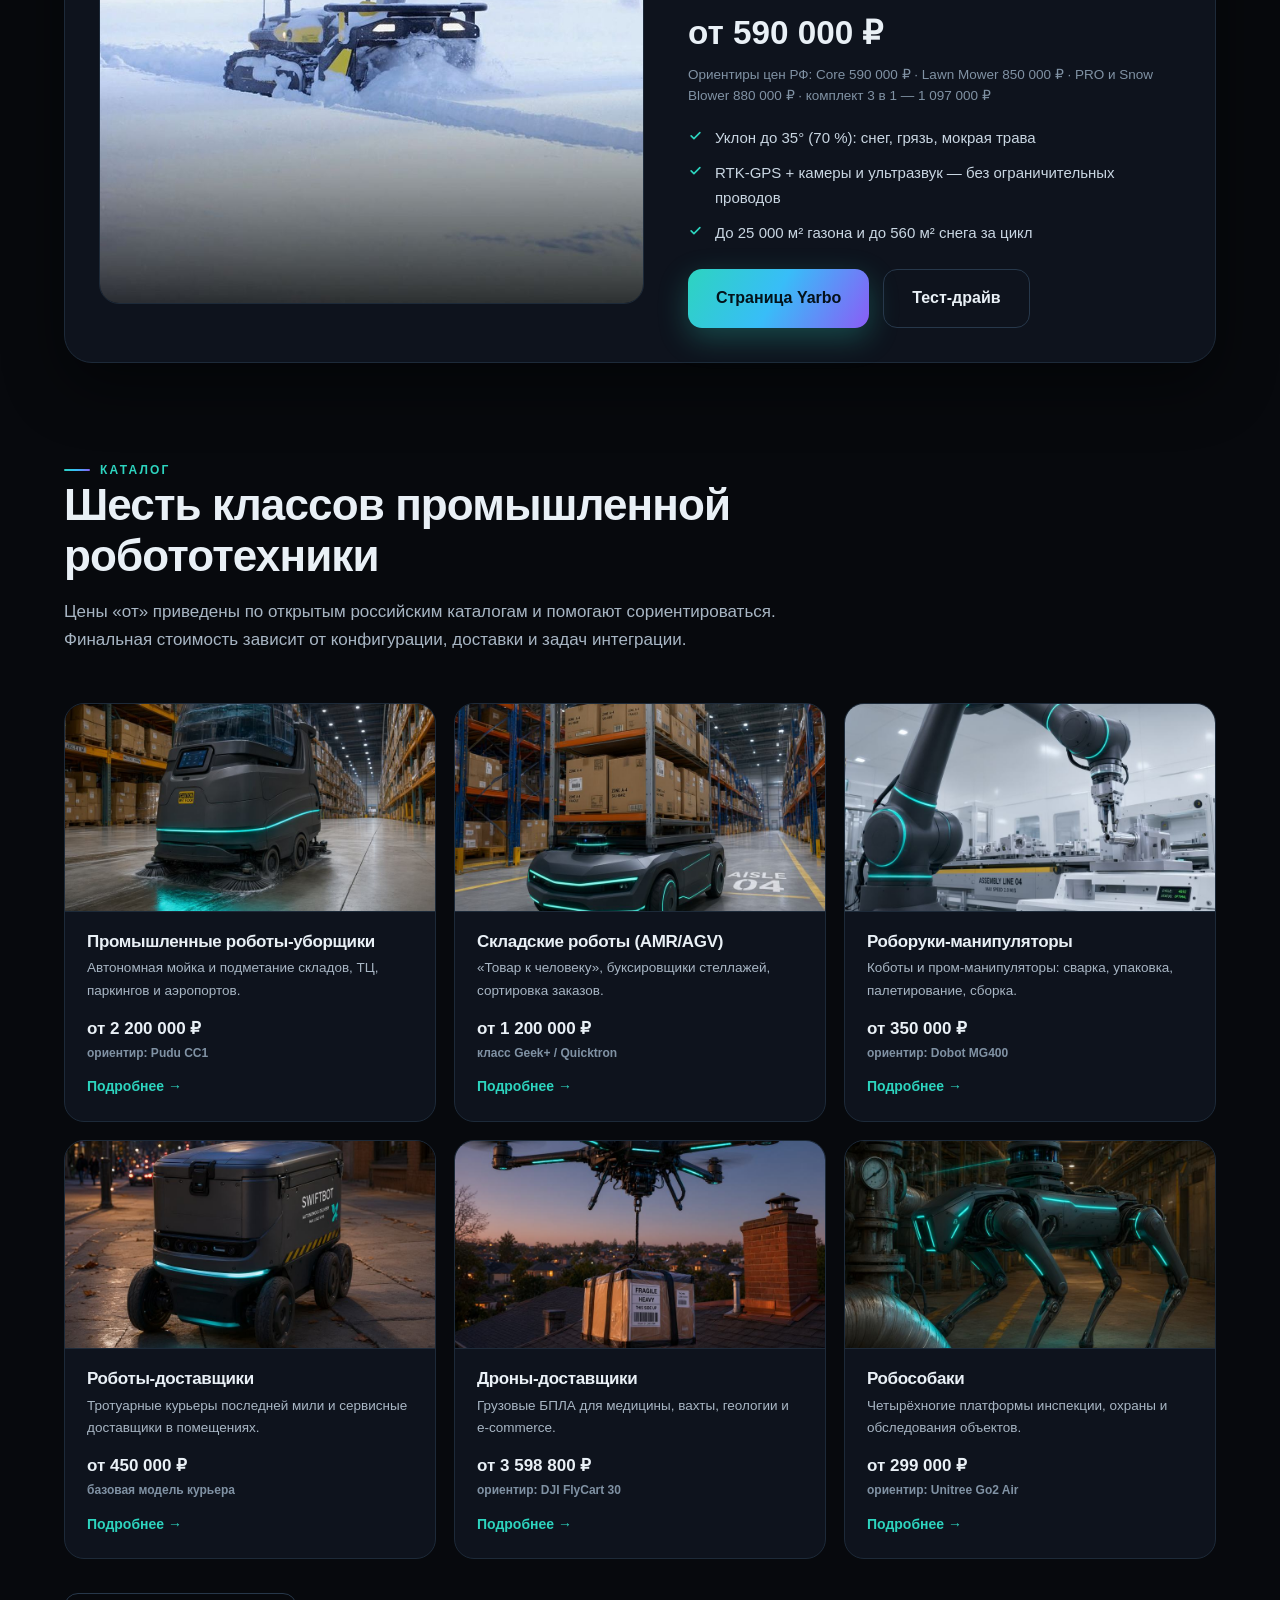
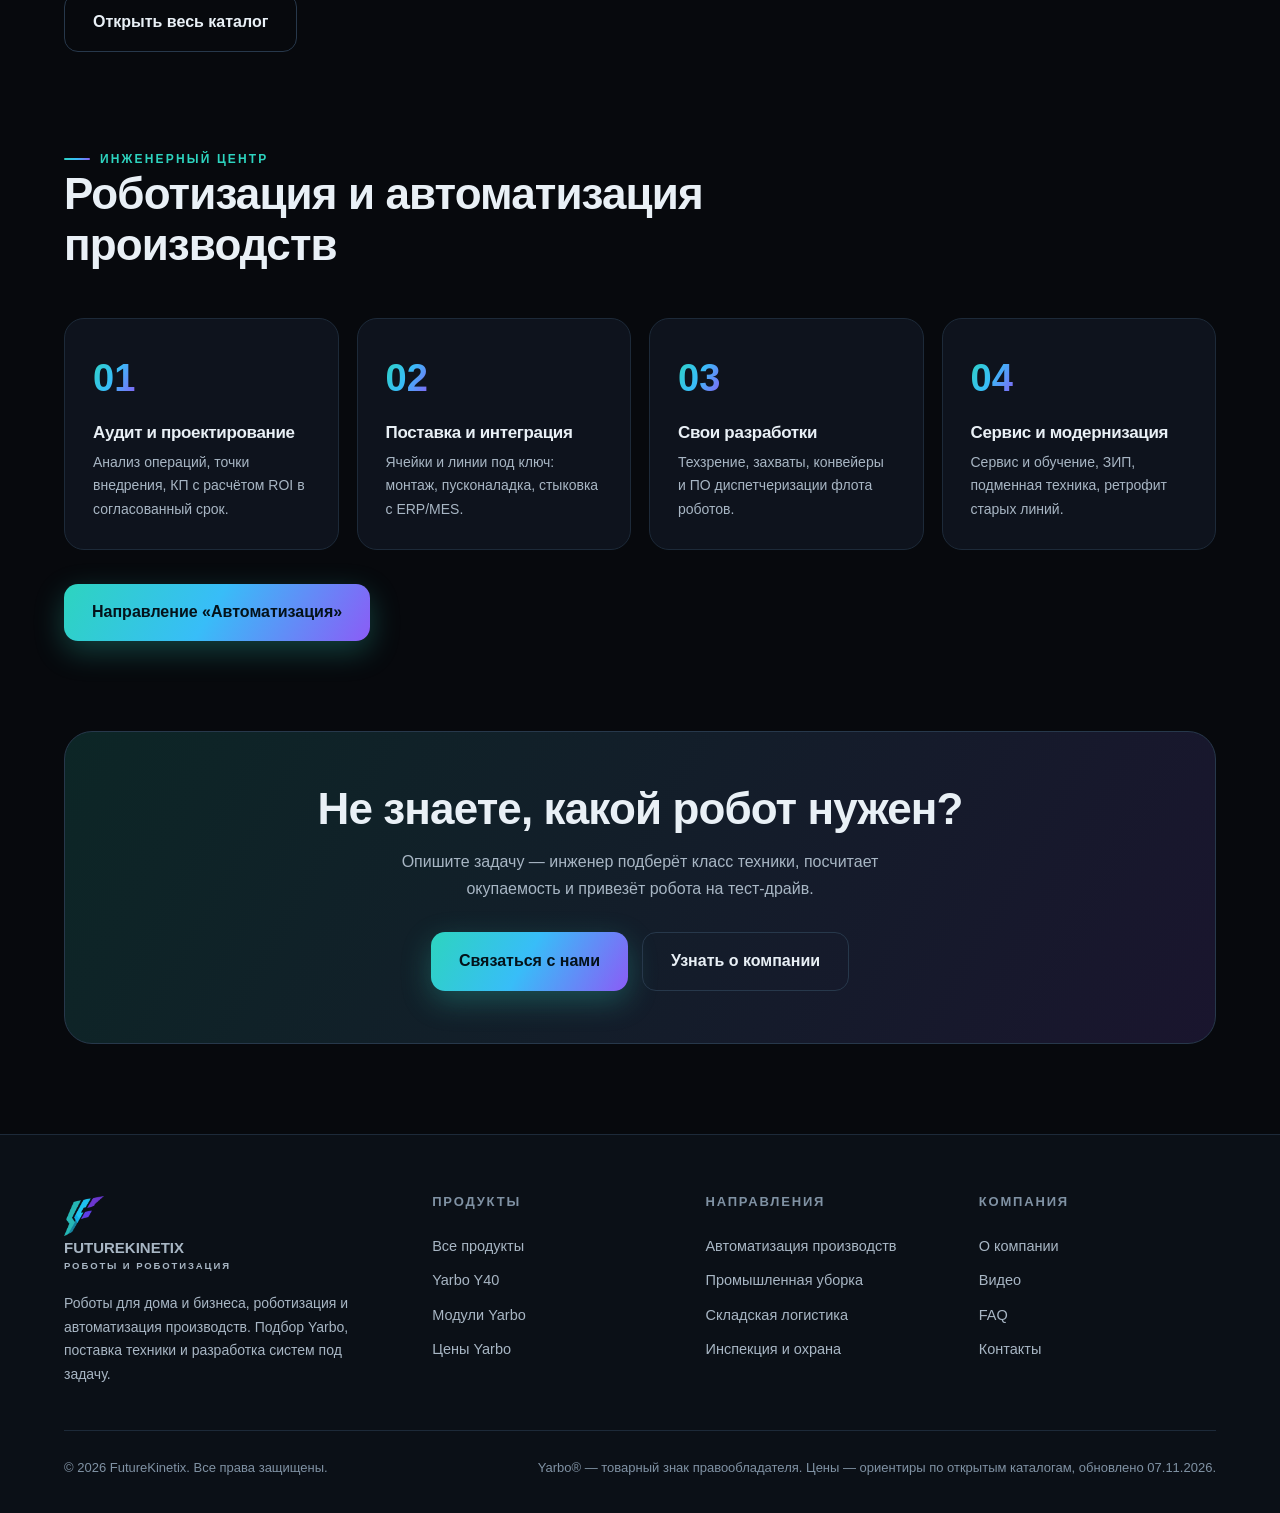
==== commit 5456b42a: "rewrote parameters" ====
--- a/index.html
+++ b/index.html
@@ -1,13 +1,13 @@
 <!DOCTYPE html><html lang="ru"><head><meta charset="UTF-8">
 <meta name="viewport" content="width=device-width, initial-scale=1.0">
 <title>FutureKinetix — роботы, роботизация и автоматизация производств</title><meta name="description" content="FutureKinetix: поставка и внедрение роботов — Yarbo, промышленные уборщики, складские AMR, манипуляторы, курьеры, дроны, робособаки.">
-<link rel="icon" type="image/png" href="[data-uri]">
+<link rel="icon" type="image/png" href="[data-uri]">
 <style>
-:root{--bg:#07090d;--bg2:#0b1017;--card:rgba(17,24,35,.72);--line:#1d2a39;--line2:#27384b;--text:#e9f0f6;--muted:#94a5b6;--dim:#6b7d8f;--teal:#2dd4bf;--cyan:#38bdf8;--violet:#8b5cf6;--yarbo:#f5c518;--grad:linear-gradient(120deg,#2dd4bf 0%,#38bdf8 48%,#8b5cf6 100%);--shadow:0 24px 60px rgba(0,0,0,.45)}
+:root{--bg:#07090d;--bg2:#0b1017;--card:rgba(17,24,35,.72);--line:#1d2a39;--line2:#27384b;--text:#e9f0f6;--muted:#a8b6c4;--dim:#8092a4;--teal:#2dd4bf;--cyan:#38bdf8;--violet:#8b5cf6;--yarbo:#f5c518;--grad:linear-gradient(120deg,#2dd4bf 0%,#38bdf8 48%,#8b5cf6 100%);--shadow:0 24px 60px rgba(0,0,0,.45)}
 *{margin:0;padding:0;box-sizing:border-box}
 html{scroll-behavior:smooth;scroll-padding-top:92px}
-body{background:var(--bg);color:var(--text);font-family:"Inter","SF Pro Text",-apple-system,BlinkMacSystemFont,"Segoe UI",Roboto,"Helvetica Neue",Arial,sans-serif;font-size:16px;line-height:1.6;-webkit-font-smoothing:antialiased;overflow-x:hidden}
-img{max-width:100%;display:block;height:auto}a{color:inherit;text-decoration:none}ul{list-style:none}
+body{background:var(--bg);color:var(--text);font-family:"Inter","SF Pro Text",-apple-system,BlinkMacSystemFont,"Segoe UI",Roboto,"Helvetica Neue",Arial,sans-serif;font-size:16px;line-height:1.68;-webkit-font-smoothing:antialiased;overflow-x:hidden}
+img{max-width:100%;display:block;height:auto}a{color:inherit;text-decoration:none}a:focus-visible,button:focus-visible,input:focus-visible,select:focus-visible,textarea:focus-visible{outline:3px solid rgba(45,212,191,.55);outline-offset:3px}ul{list-style:none}
 .wrap{max-width:1200px;margin:0 auto;padding:0 24px}
 h1,h2,h3,h4{line-height:1.15;letter-spacing:-.02em;font-weight:800}
 h2{font-size:clamp(28px,4vw,44px)}h3{font-size:20px}
@@ -70,7 +70,7 @@
 .tag-yellow{background:rgba(245,197,24,.1);color:var(--yarbo);border:1px solid rgba(245,197,24,.35)}
 .band h3{font-size:clamp(24px,2.6vw,32px)}
 .price-line{font-size:clamp(26px,2.6vw,34px);font-weight:800;margin:14px 0 4px}
-.price-sub{color:var(--dim);font-size:13.5px}
+.price-sub{color:var(--dim);font-size:13.5px;line-height:1.55}
 .feat-list{margin:18px 0 24px;display:grid;gap:10px}
 .feat-list li{display:flex;gap:12px;align-items:flex-start;font-size:15px;color:#c9d6e2}
 .feat-list svg{flex:none;margin-top:3px}
@@ -246,7 +246,7 @@
 </style></head><body>
 <header id="header">
 <div class="wrap nav">
-<a class="logo" href="index.html"><span class="logo-mark"><img src="[data-uri]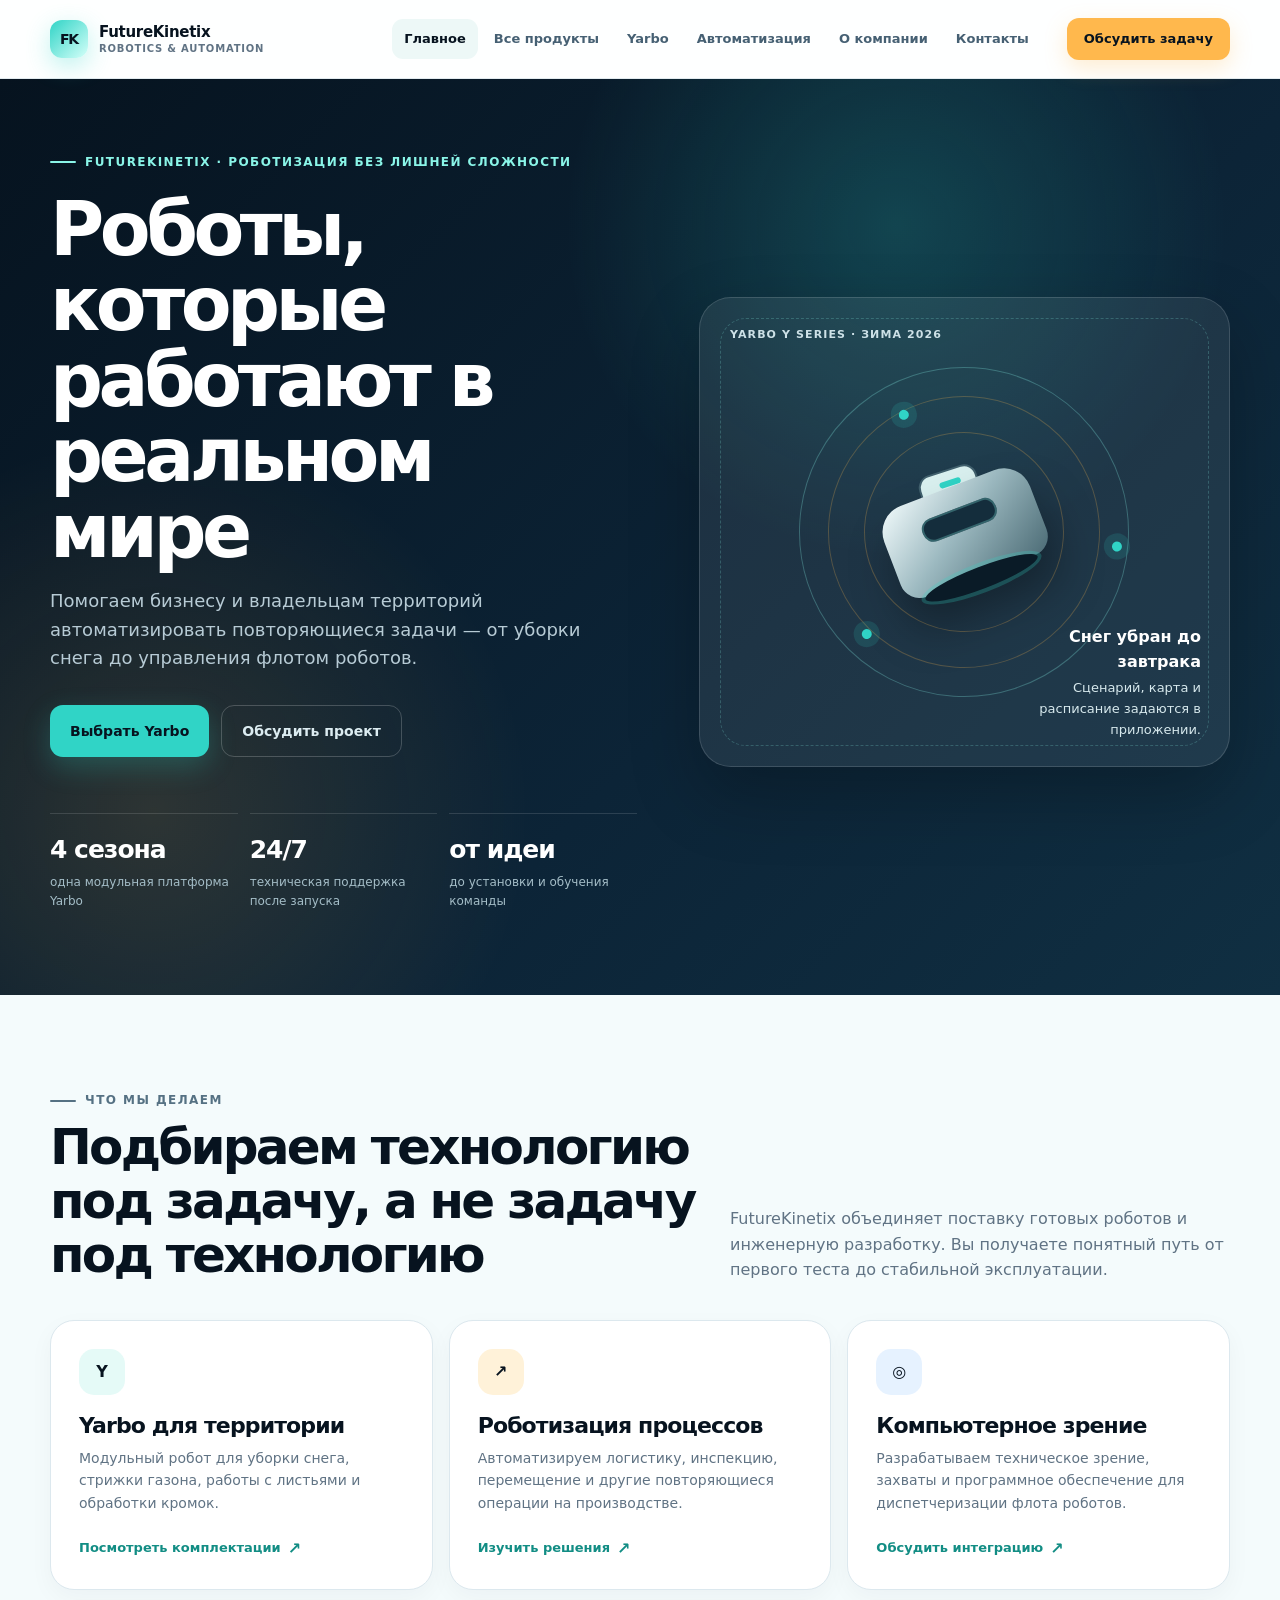
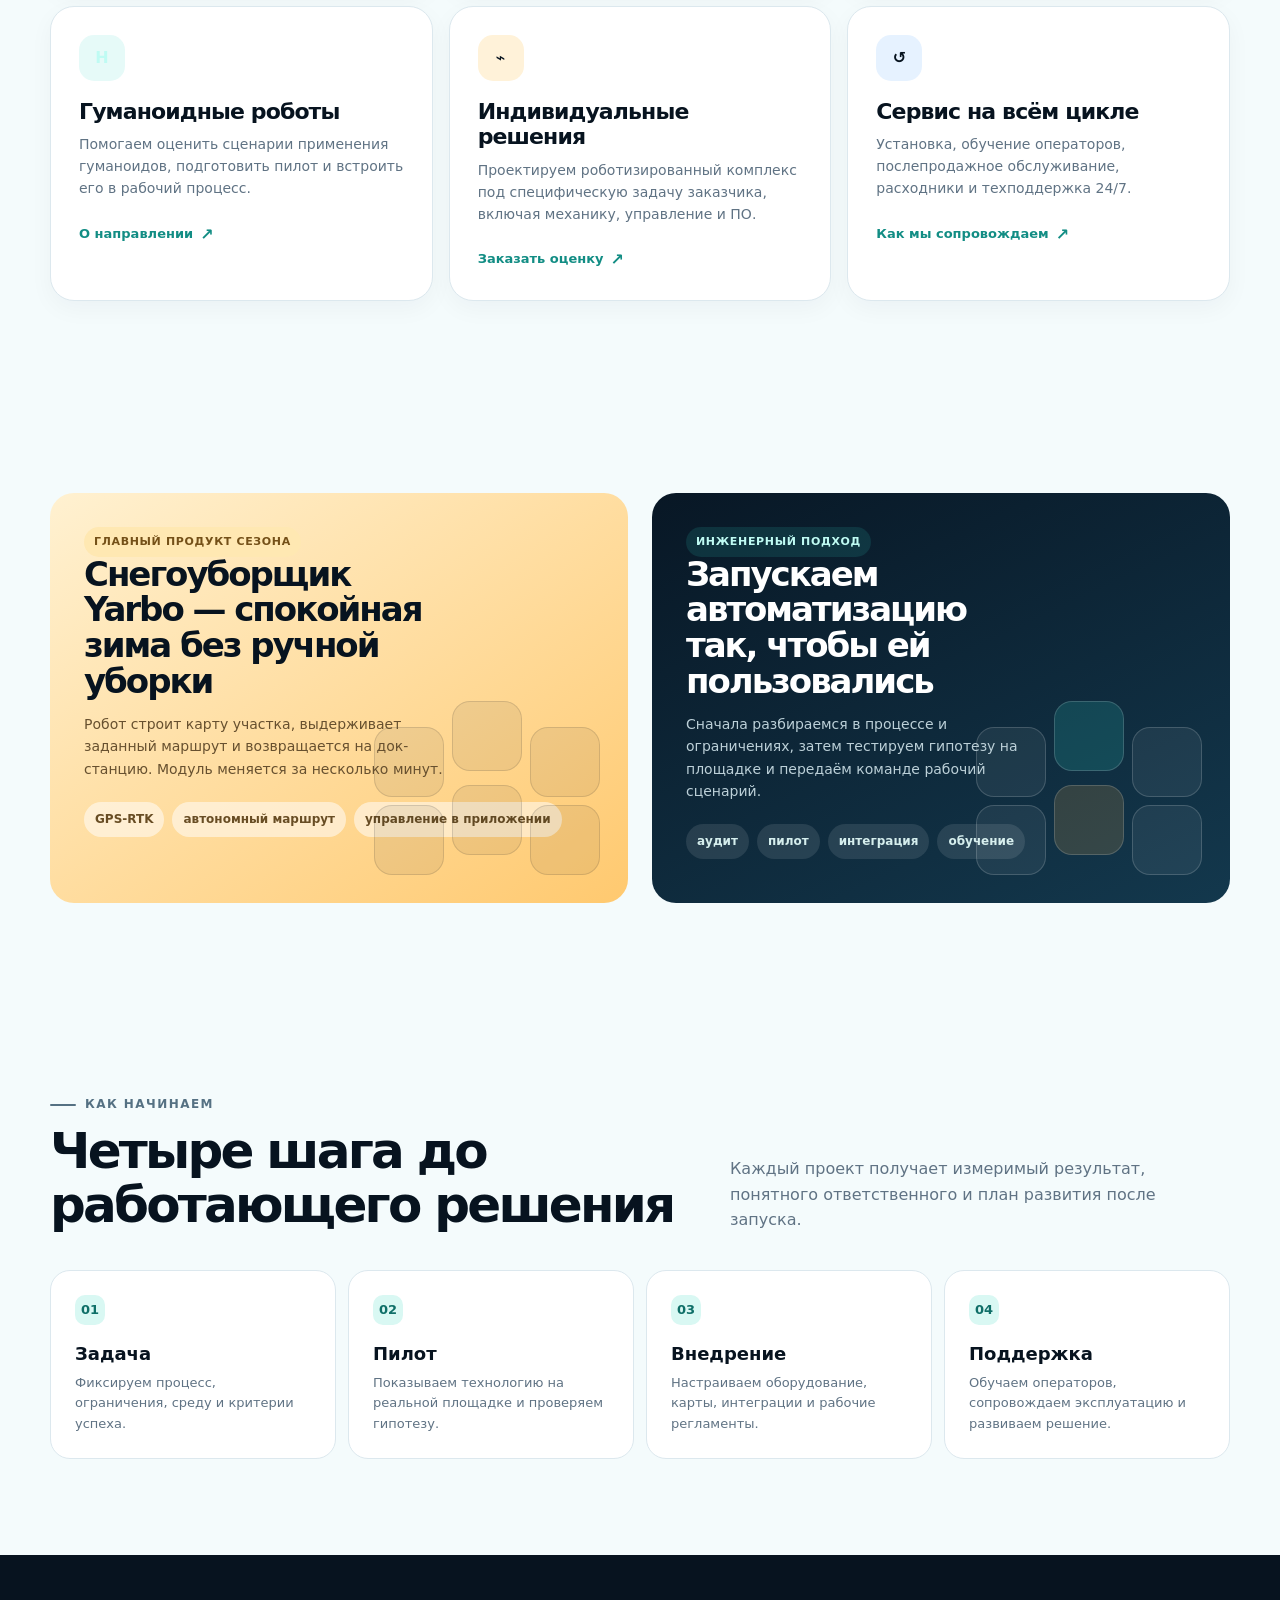
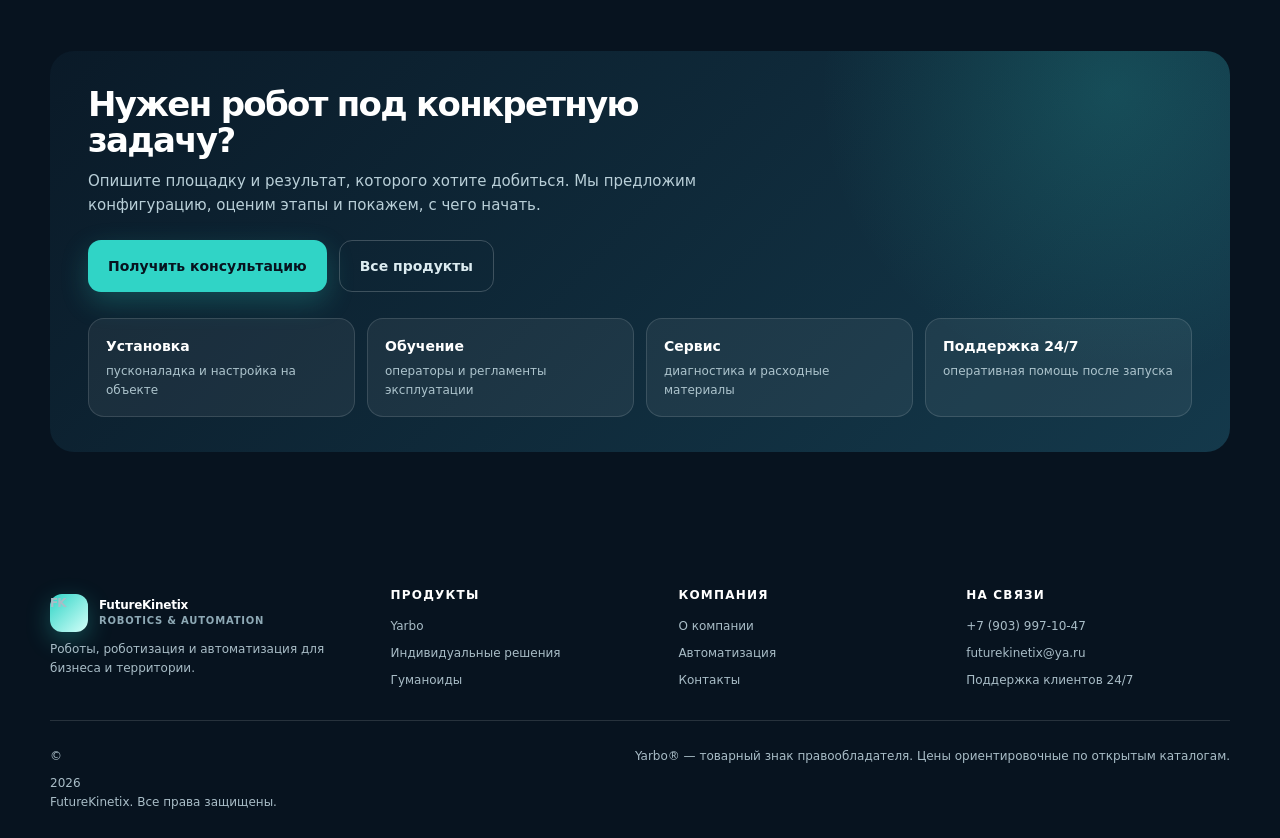
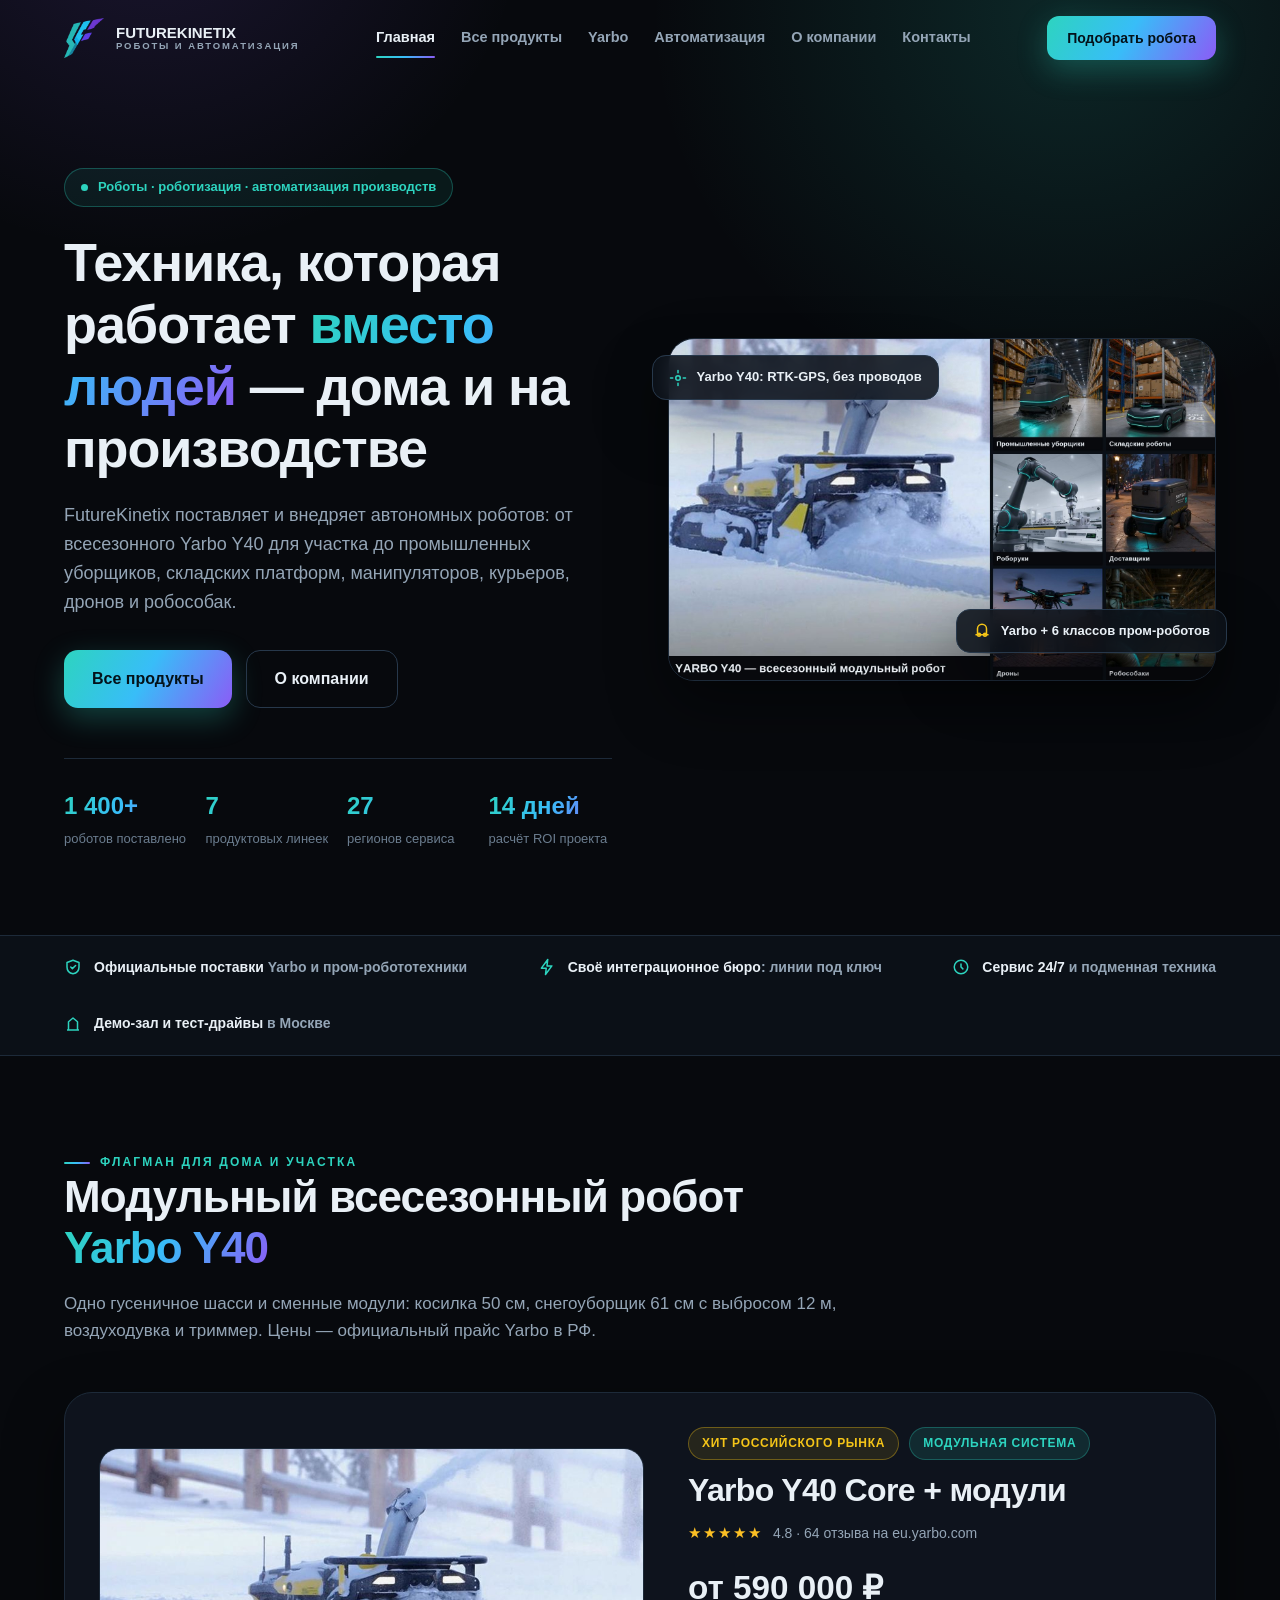
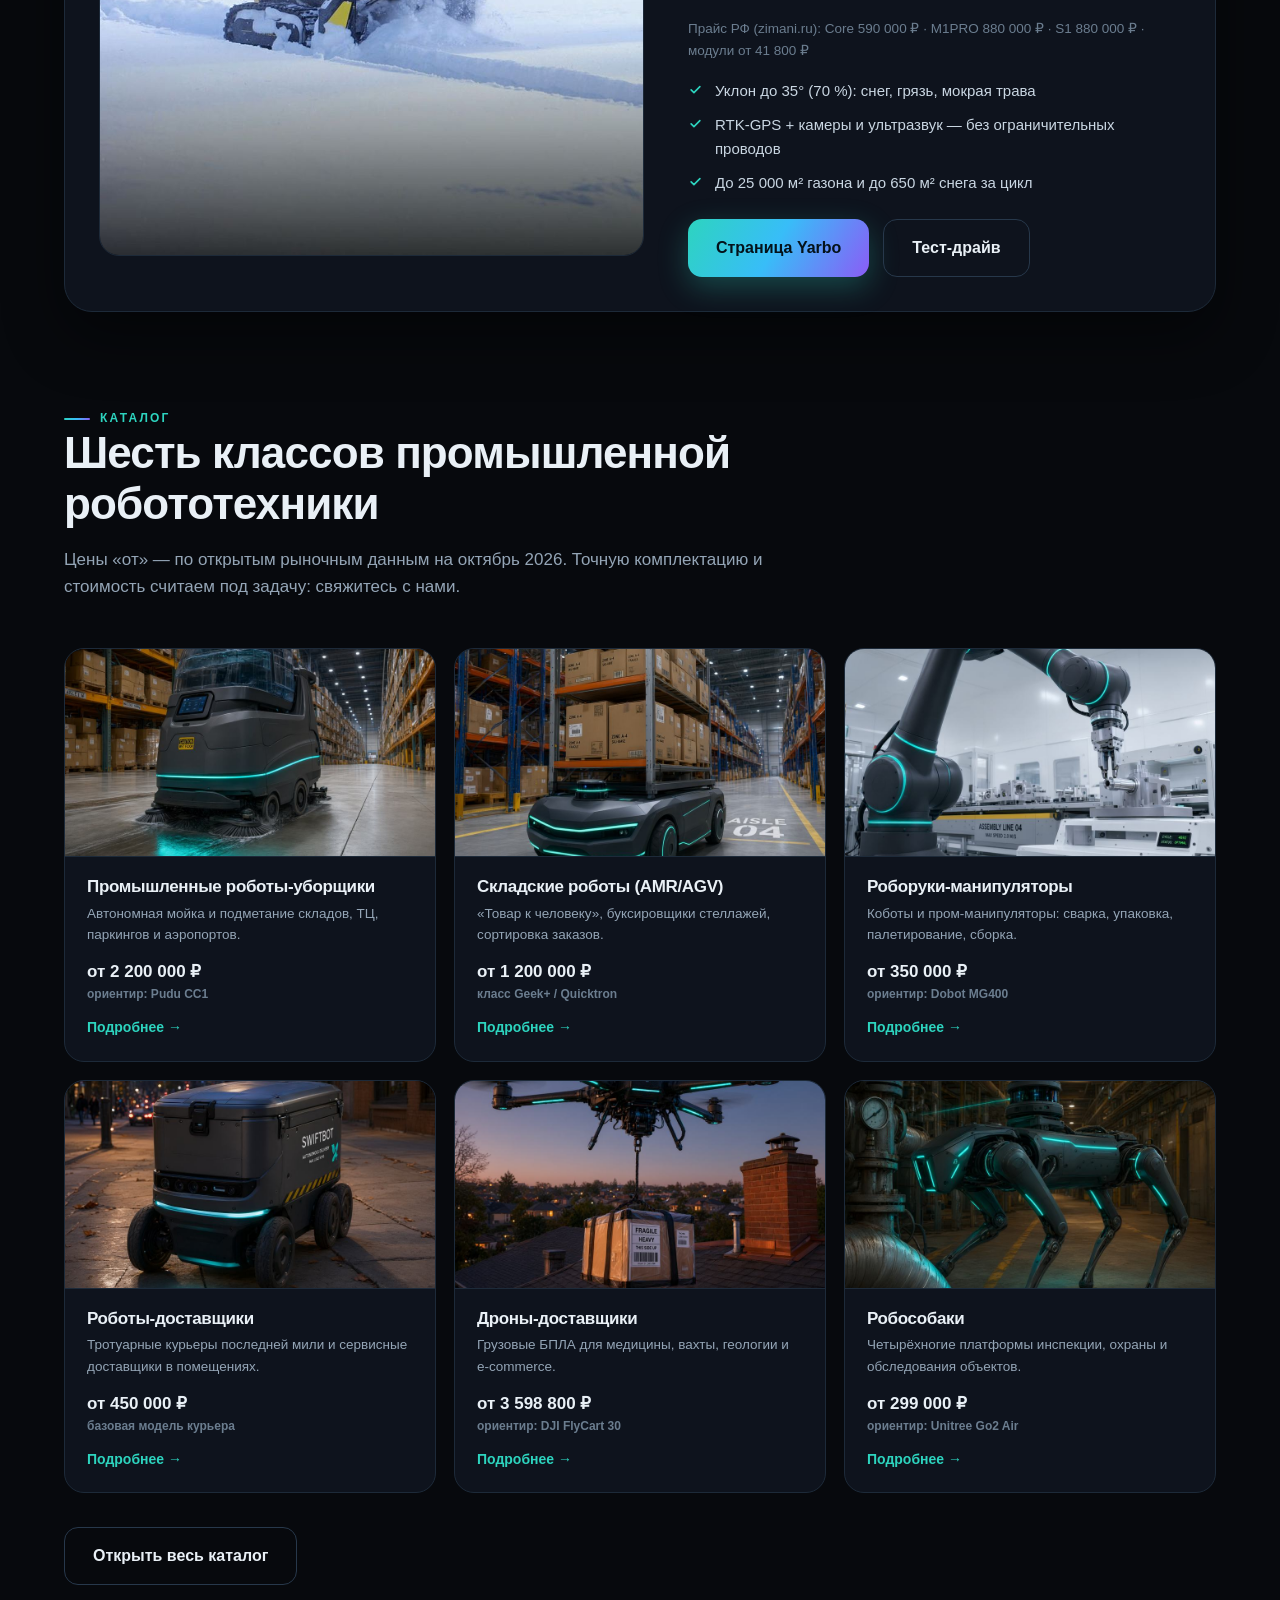
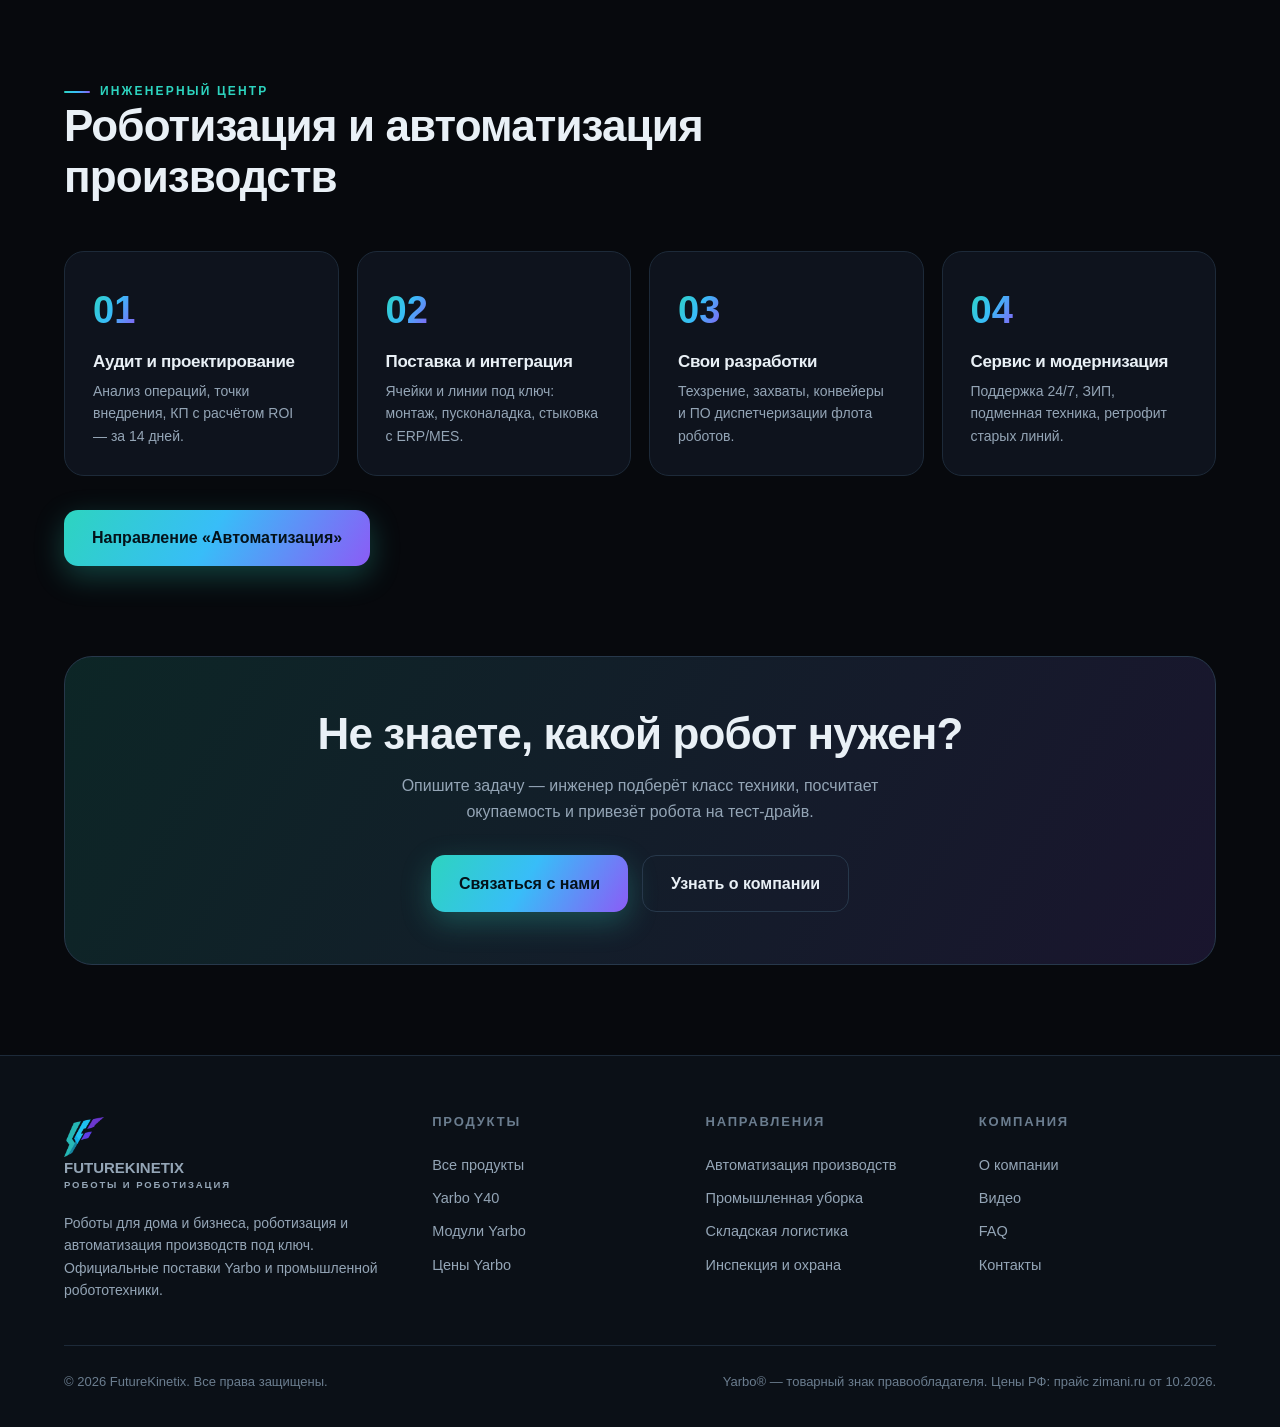
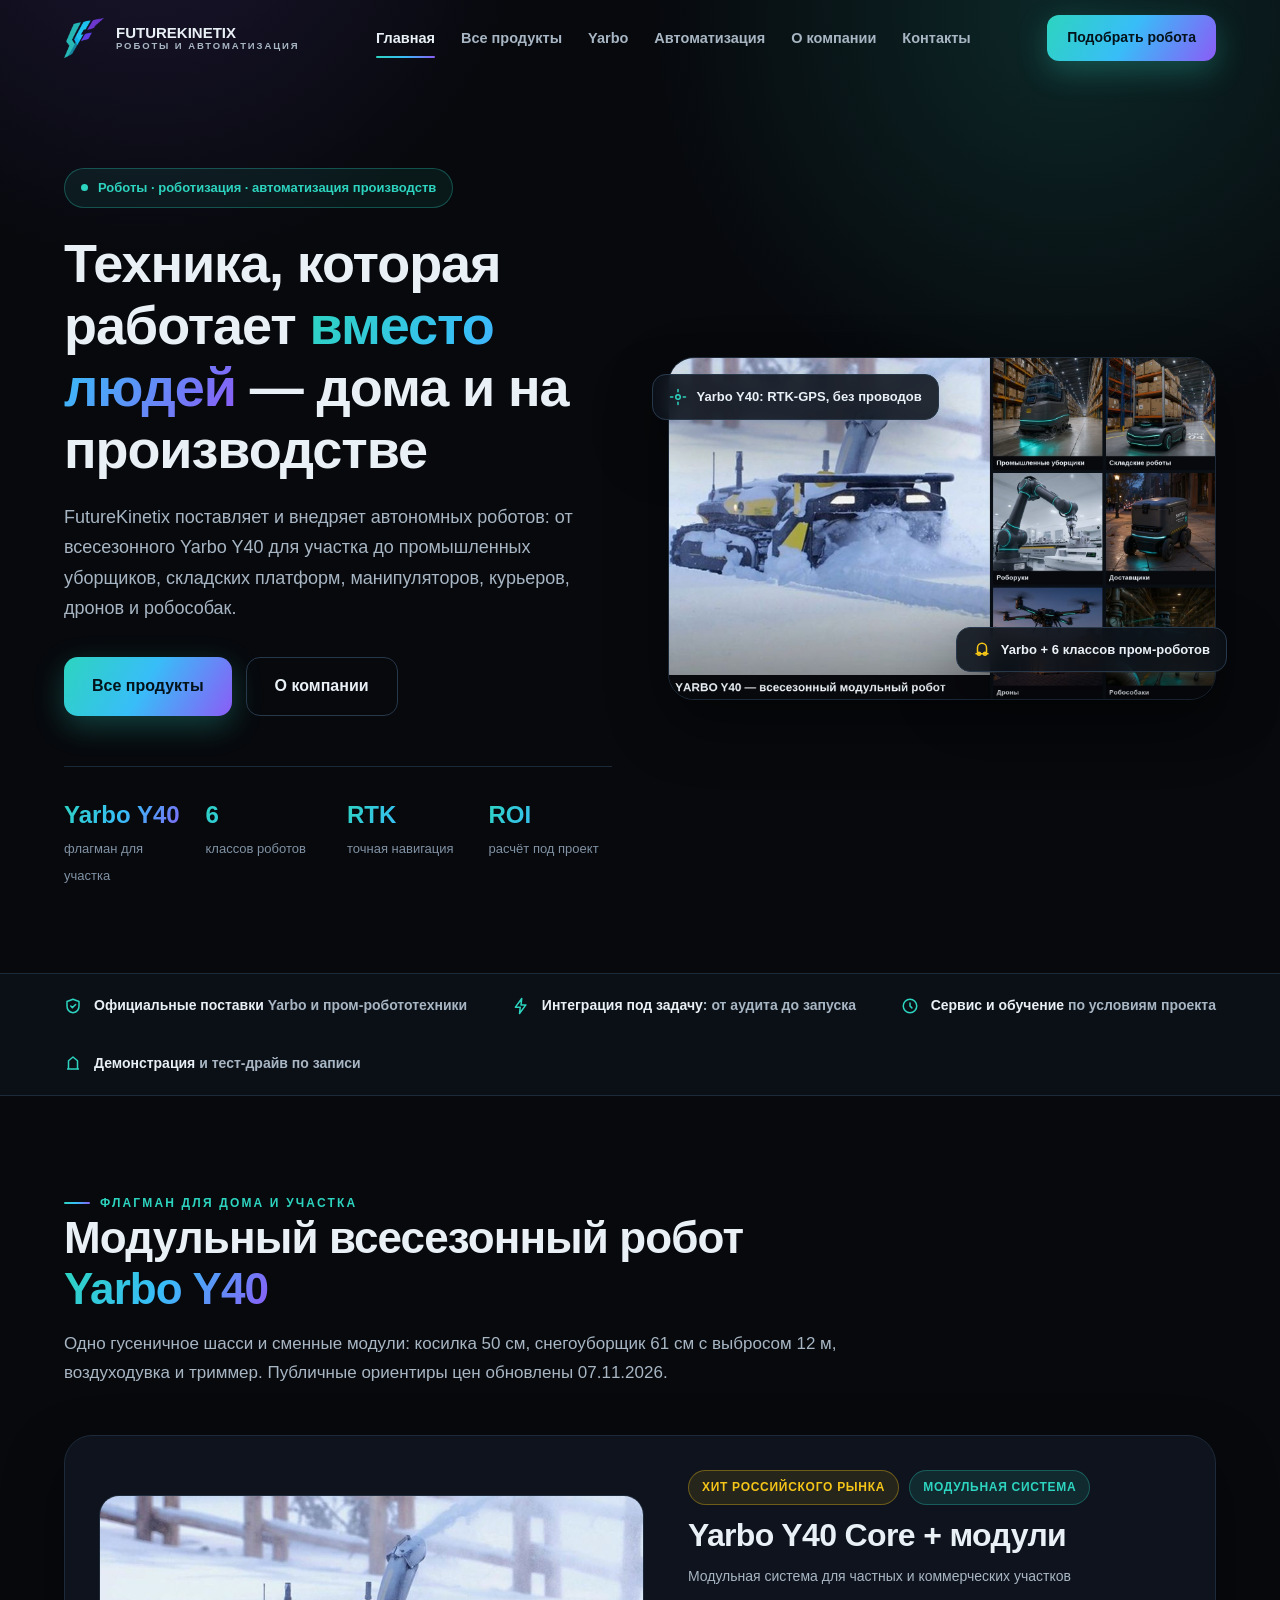
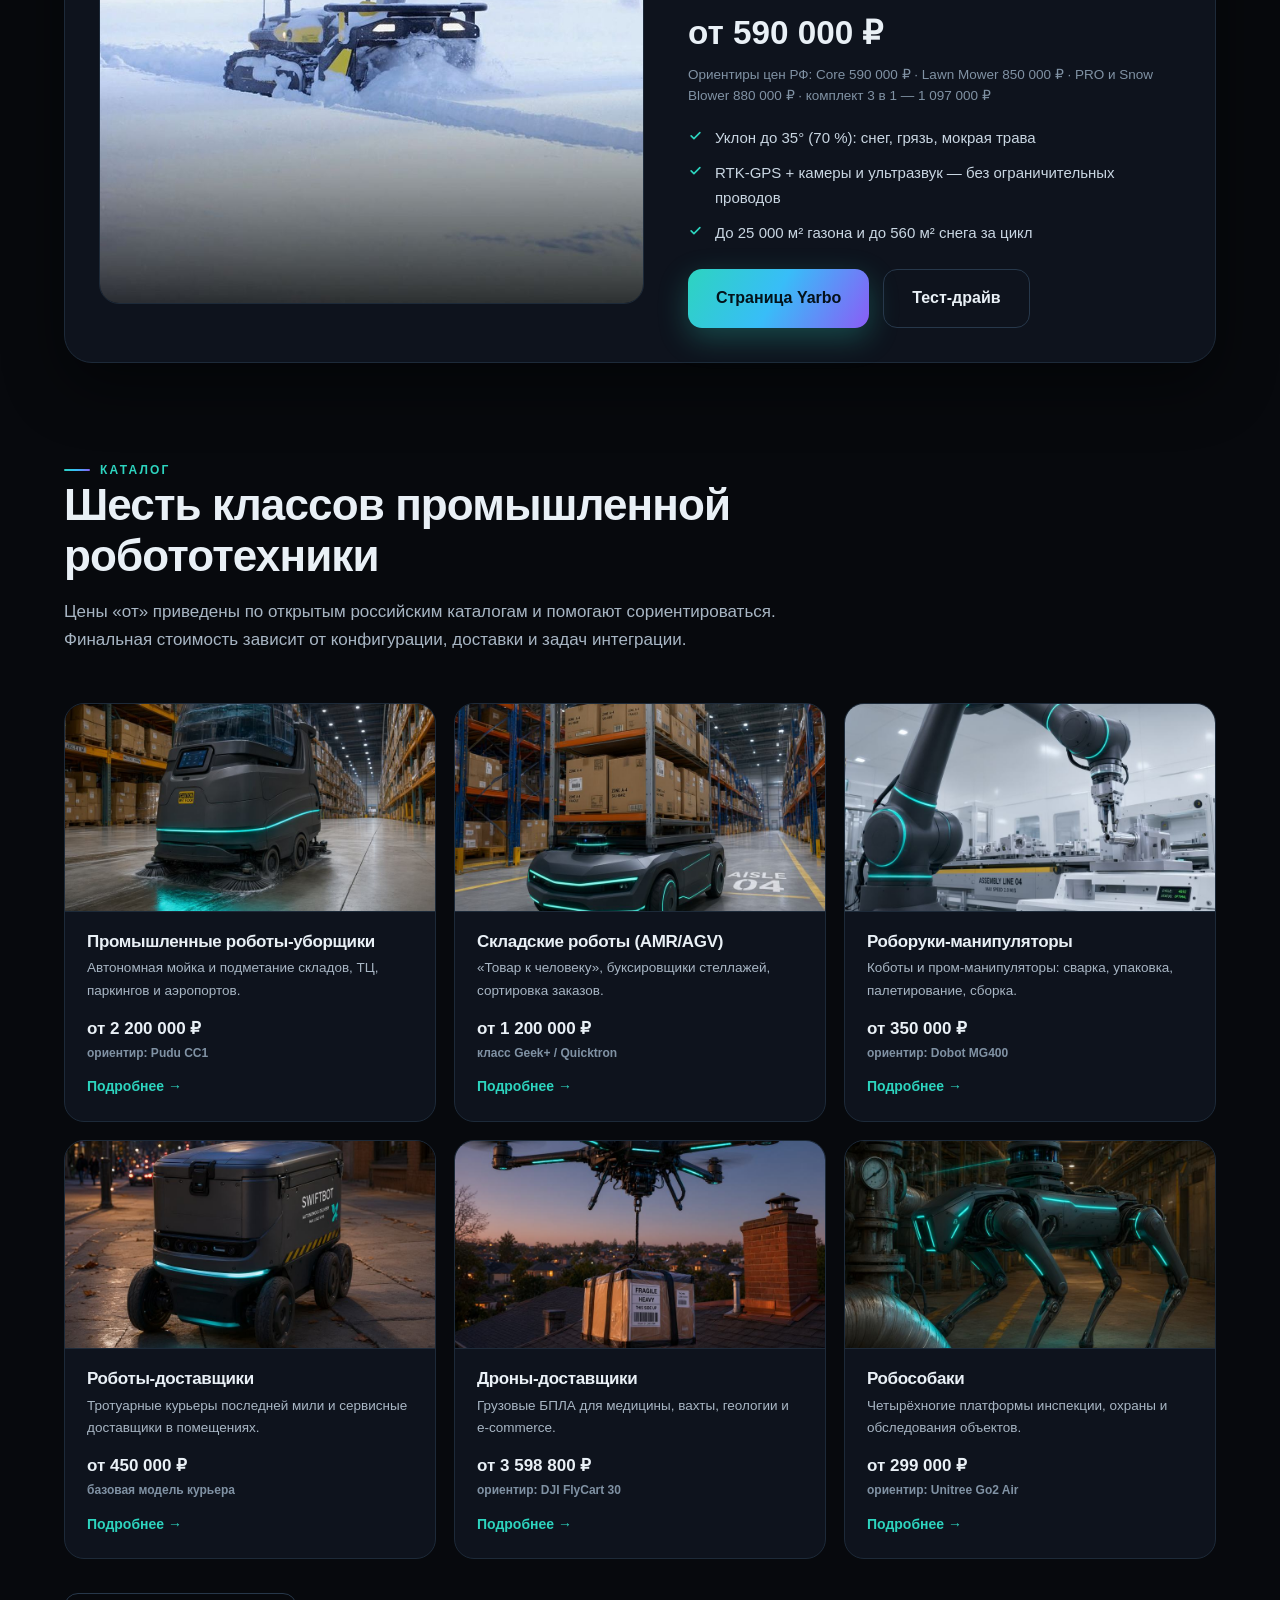
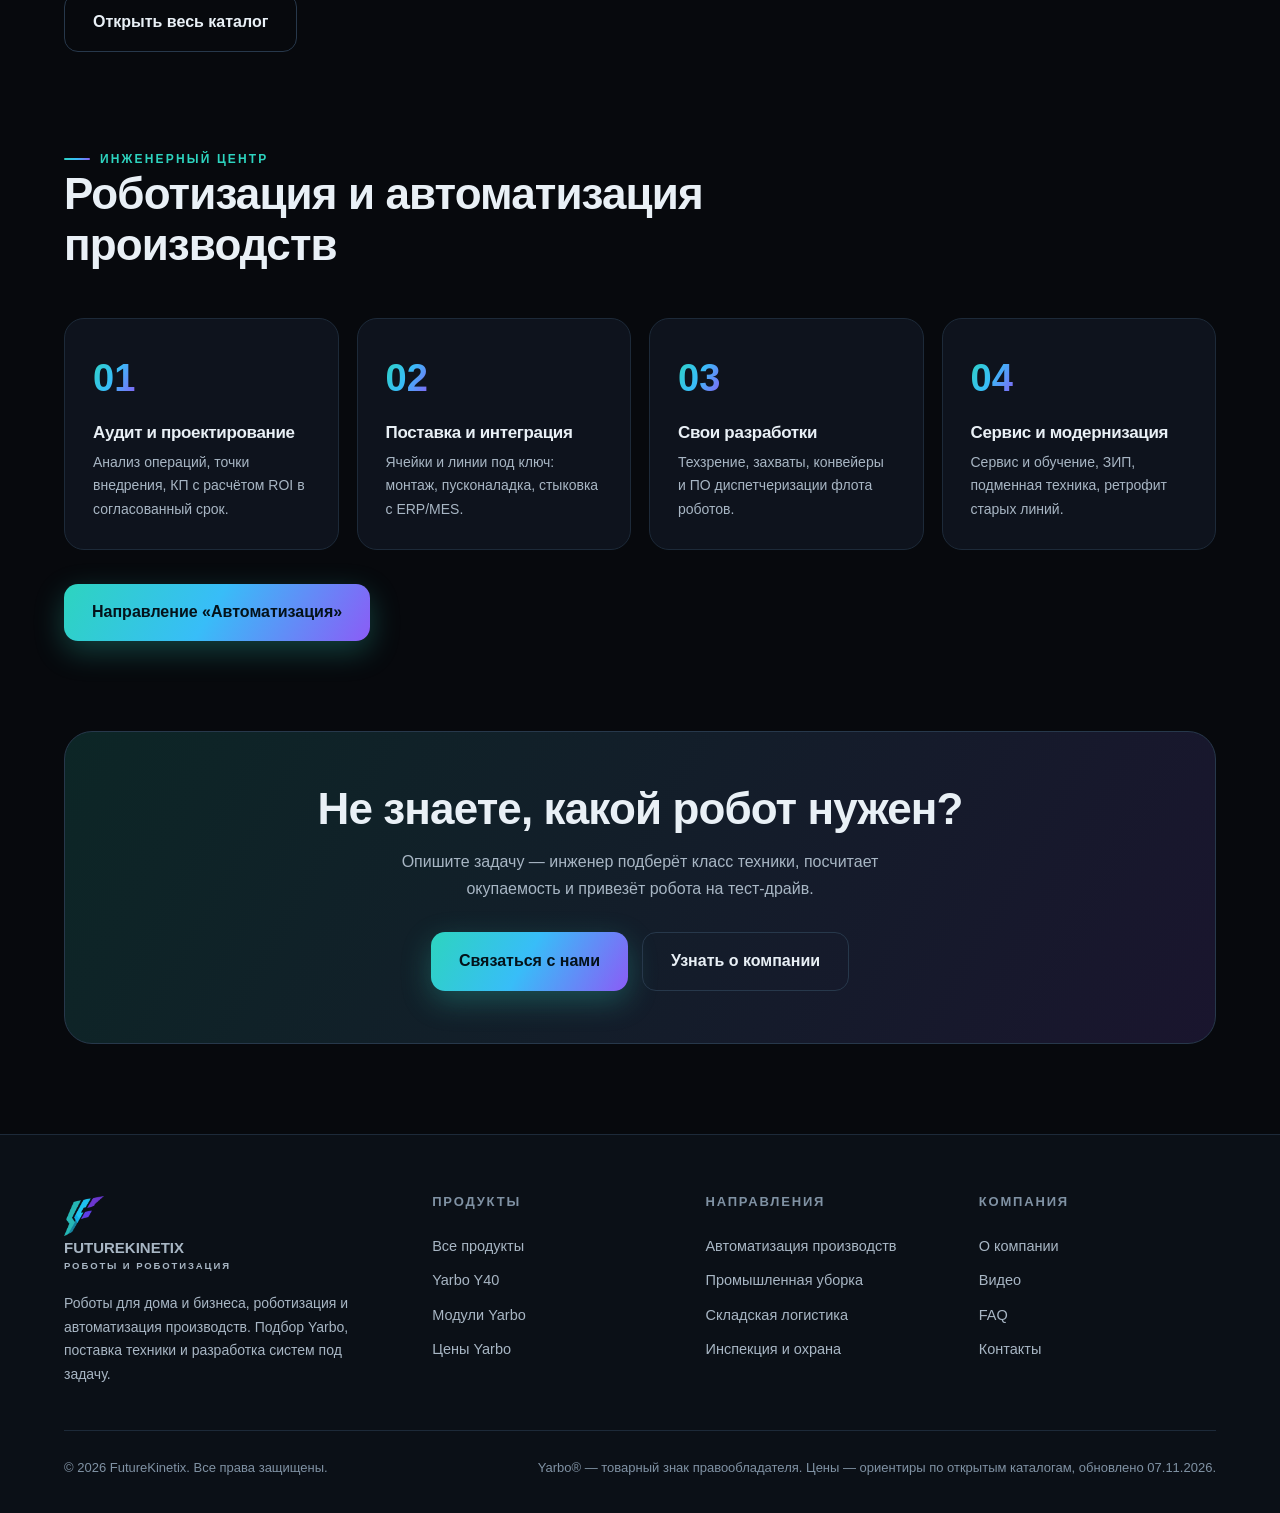
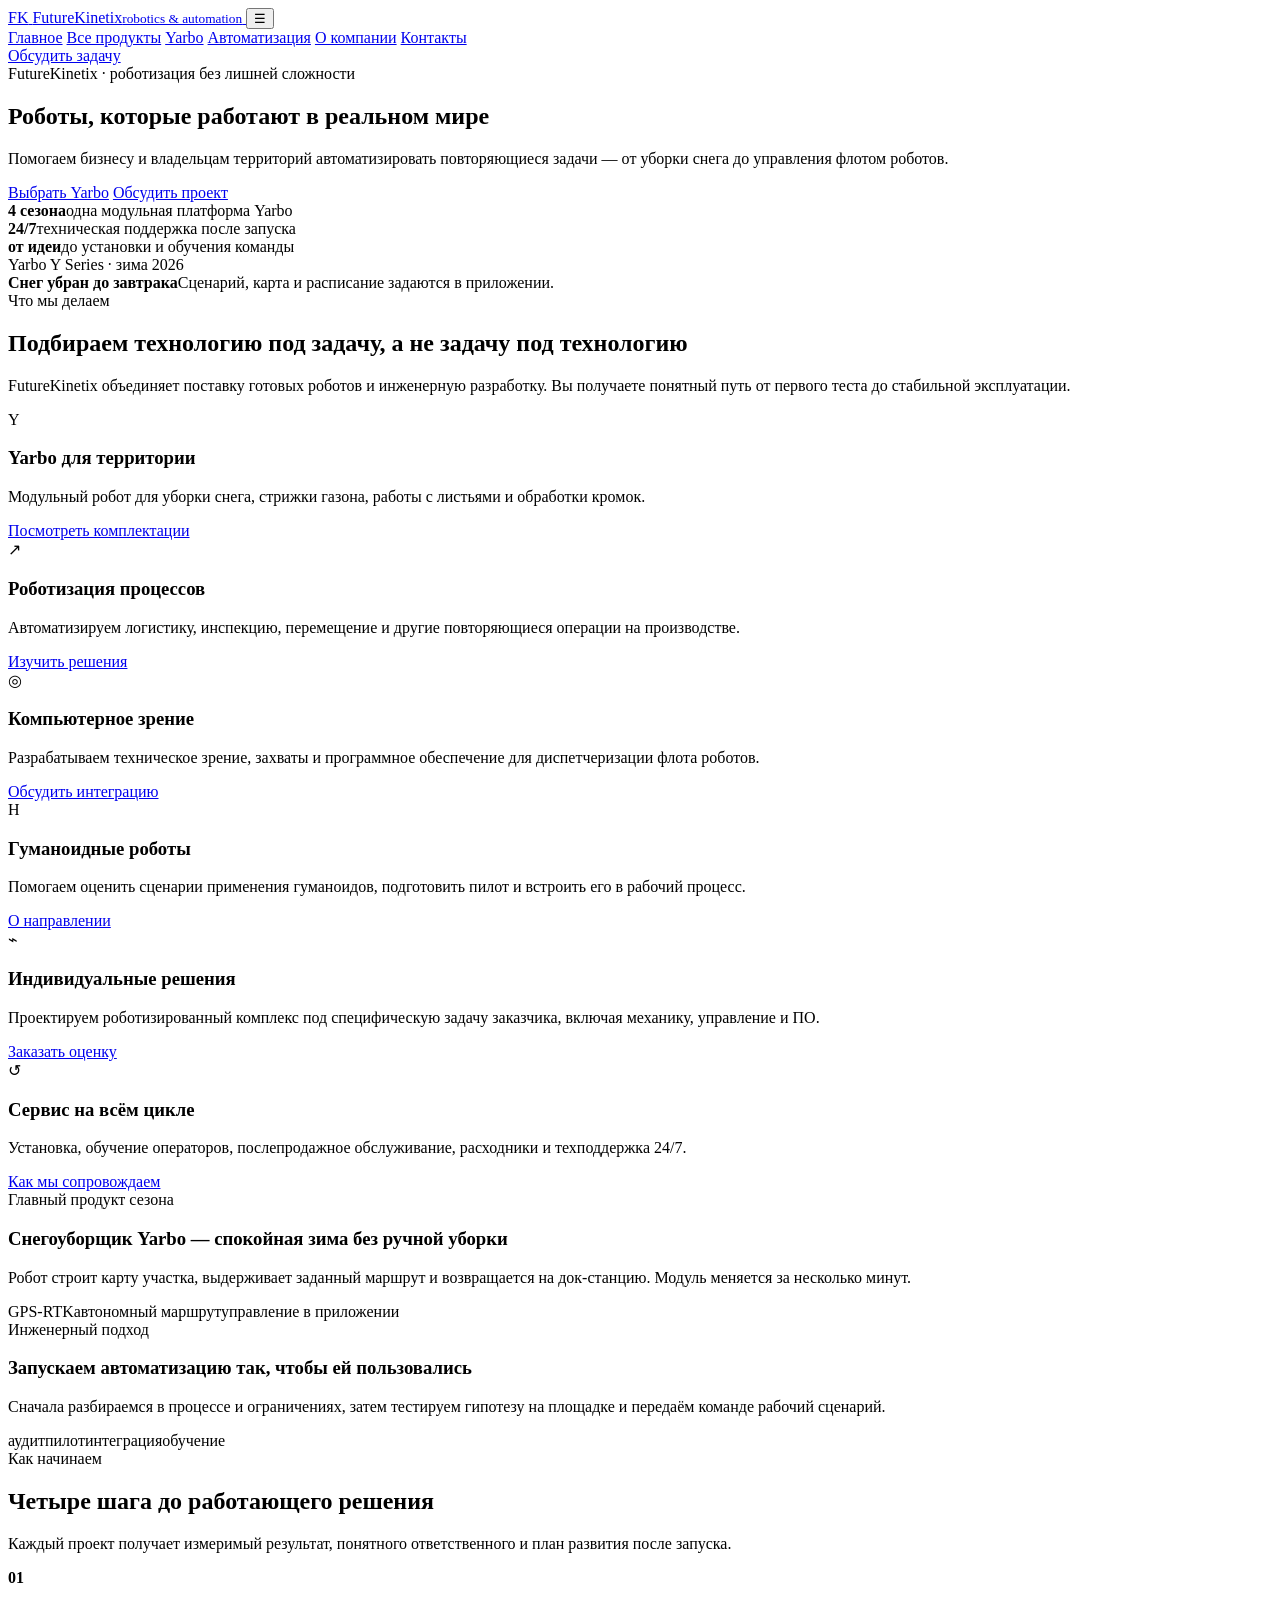
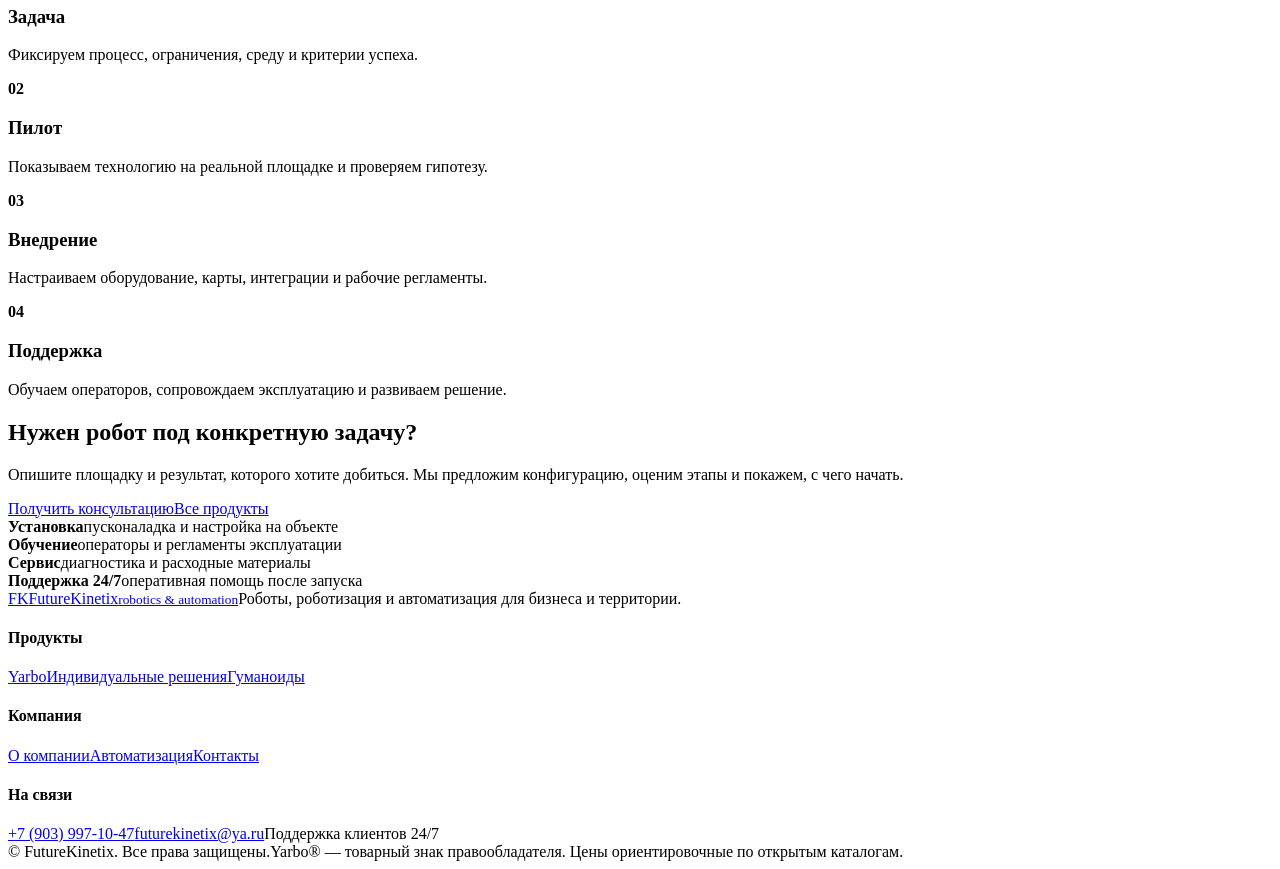
